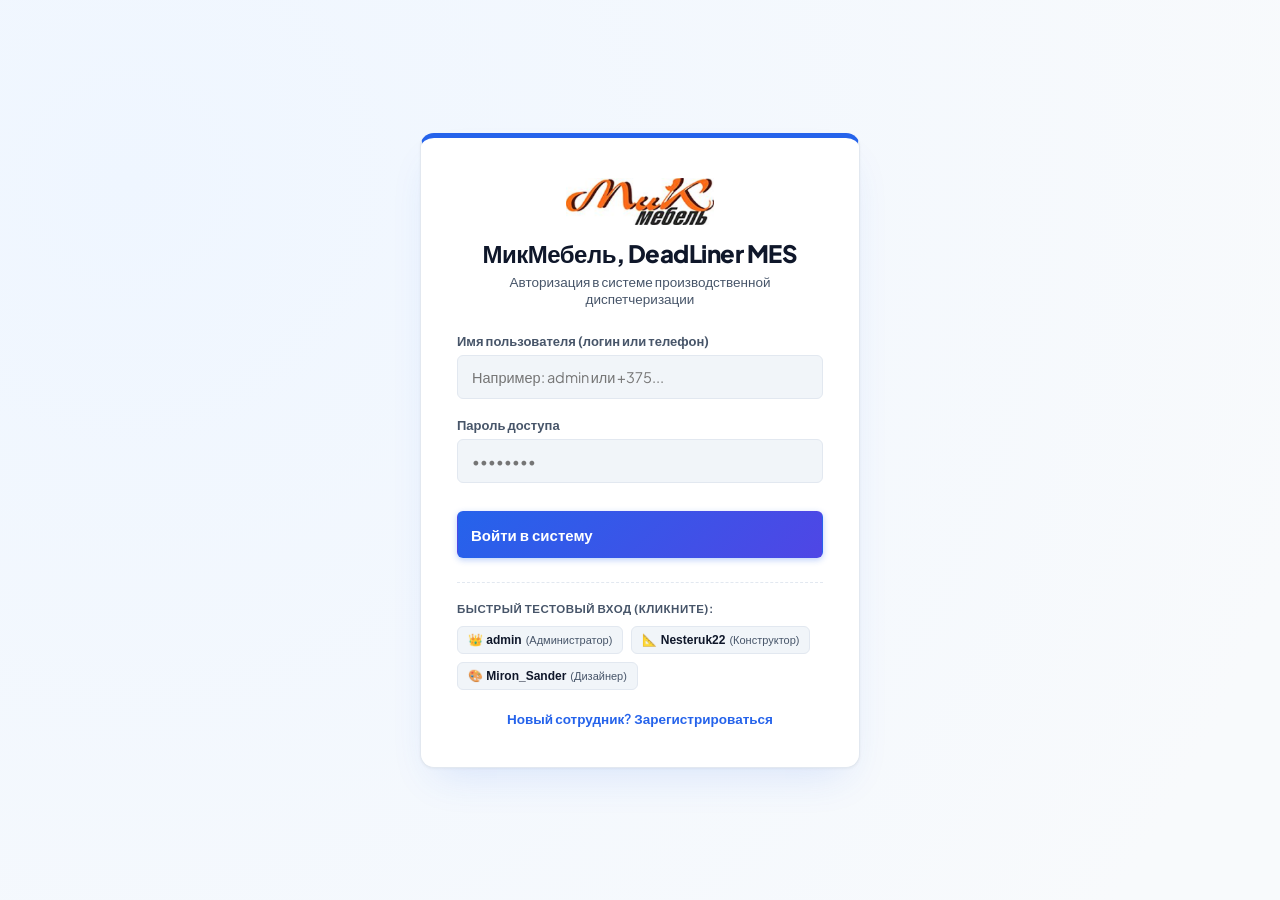
==== Deadliner.API/wwwroot/admin.html @ 53eb9c61 "feat: Add MikMebel company logo and branding to all topbars and sidebars, fix izdelie creation bug" ====
<!DOCTYPE html>
<html lang="ru">
<head>
    <meta charset="UTF-8">
    <meta name="viewport" content="width=device-width, initial-scale=1.0">
    <title>МикМебель, DeadLiner — Центр администрирования предприятия</title>
    <link rel="stylesheet" href="style.css">
    <style>
        .admin-nav-tabs {
            display: flex;
            gap: 6px;
            background: var(--bg-subtle);
            padding: 4px;
            border-radius: var(--radius-md);
            margin-bottom: 24px;
            border: 1px solid var(--border);
        }

        .admin-nav-tab {
            flex: 1;
            padding: 10px 16px;
            border: none;
            background: transparent;
            font-size: 13.5px;
            font-weight: 700;
            color: var(--text-secondary);
            border-radius: var(--radius-sm);
            cursor: pointer;
            transition: all 0.15s ease;
            text-align: center;
        }

        .admin-nav-tab:hover {
            color: var(--text-main);
        }

        .admin-nav-tab.active {
            background: #ffffff;
            color: var(--brand-primary);
            box-shadow: var(--shadow-subtle);
        }

        .admin-section {
            display: none;
        }

        .admin-section.active {
            display: block;
        }

        .modal-overlay {
            position: fixed;
            inset: 0;
            background: rgba(15, 23, 42, 0.55);
            backdrop-filter: blur(3px);
            display: none;
            align-items: center;
            justify-content: center;
            z-index: 100;
        }

        .modal-overlay.active {
            display: flex;
        }

        .modal-box {
            background: #ffffff;
            border-radius: var(--radius-lg);
            border: 1px solid var(--border);
            box-shadow: 0 25px 50px -12px rgba(15, 23, 42, 0.25);
            width: 100%;
            max-width: 520px;
            padding: 32px;
            border-top: 5px solid var(--brand-purple);
            animation: modalFade 0.15s ease-out;
        }

        @keyframes modalFade {
            from { opacity: 0; transform: scale(0.97); }
            to { opacity: 1; transform: scale(1); }
        }

        .modal-header {
            display: flex;
            justify-content: space-between;
            align-items: center;
            margin-bottom: 20px;
        }

        .modal-header h3 {
            font-size: 18px;
            font-weight: 800;
            color: var(--text-main);
        }

        .modal-close-btn {
            background: transparent;
            border: none;
            font-size: 20px;
            cursor: pointer;
            color: var(--text-muted);
            line-height: 1;
            padding: 4px;
        }

        .sys-card {
            background: var(--bg-card);
            border-radius: var(--radius-md);
            border: 1px solid var(--border);
            padding: 22px;
            box-shadow: var(--shadow-card);
            margin-bottom: 20px;
        }
    </style>
</head>
<body>

    <aside class="sidebar">
        <a href="index.html" class="sidebar-brand">
            <img src="logo.png" alt="МикМебель" class="sidebar-logo-img">
            <div class="brand-info">
                <span class="brand-title">МикМебель, DeadLiner</span>
                <span class="brand-subtitle">Система диспетчеризации</span>
            </div>
        </a>

        <div class="sidebar-nav">
            <div>
                <div class="nav-group-label">Производство</div>
                <ul class="nav-list">
                    <li>
                        <a href="index.html" class="nav-link">
                            <svg viewBox="0 0 24 24"><path d="M9 5H7a2 2 0 00-2 2v12a2 2 0 002 2h10a2 2 0 002-2V7a2 2 0 00-2-2h-2M9 5a2 2 0 002 2h2a2 2 0 002-2M9 5a2 2 0 012-2h2a2 2 0 012 2"/></svg>
                            <span>Реестр заказов</span>
                        </a>
                    </li>
                    <li class="manager-only">
                        <a href="clients.html" class="nav-link">
                            <svg viewBox="0 0 24 24"><path d="M17 21v-2a4 4 0 00-4-4H5a4 4 0 00-4 4v2"/><circle cx="9" cy="7" r="4"/><path d="M23 21v-2a4 4 0 00-3-3.87M16 3.13a4 4 0 010 7.75"/></svg>
                            <span>Заказчики (клиенты)</span>
                        </a>
                    </li>
                    <li>
                        <a href="workshop.html" class="nav-link">
                            <svg viewBox="0 0 24 24"><rect x="2" y="3" width="20" height="14" rx="2"/><path d="M8 21h8m-4-4v4"/></svg>
                            <span>Экран цеха</span>
                        </a>
                    </li>
                    <li class="manager-only">
                        <a href="catalog.html" class="nav-link">
                            <svg viewBox="0 0 24 24"><path d="M4 6h16M4 10h16M4 14h16M4 18h16"/></svg>
                            <span>Справочник операций</span>
                        </a>
                    </li>
                </ul>
            </div>

            <div>
                <div class="nav-group-label">Аналитика</div>
                <ul class="nav-list">
                    <li>
                        <a href="reports.html" class="nav-link">
                            <svg viewBox="0 0 24 24"><path d="M18 20V10M12 20V4M6 20v-6"/></svg>
                            <span>Сводные отчёты</span>
                        </a>
                    </li>
                </ul>
            </div>

            <div>
                <div class="nav-group-label">Конфигурация</div>
                <ul class="nav-list">
                    <li class="manager-only">
                        <a href="settings.html" class="nav-link">
                            <svg viewBox="0 0 24 24"><circle cx="12" cy="12" r="3"/><path d="M19.4 15a1.65 1.65 0 00.33 1.82l.06.06a2 2 0 010 2.83 2 2 0 01-2.83 0l-.06-.06a1.65 1.65 0 00-1.82-.33 1.65 1.65 0 00-1 1.51V21a2 2 0 01-2 2 2 2 0 01-2-2v-.09A1.65 1.65 0 009 19.4a1.65 1.65 0 00-1.82.33l-.06.06a2 2 0 01-2.83 0 2 2 0 010-2.83l.06-.06a1.65 1.65 0 00.33-1.82 1.65 1.65 0 00-1.51-1H3a2 2 0 01-2-2 2 2 0 012-2h.09A1.65 1.65 0 004.6 9a1.65 1.65 0 00-.33-1.82l-.06-.06a2 2 0 010-2.83 2 2 0 012.83 0l.06.06a1.65 1.65 0 001.82.33H9a1.65 1.65 0 001-1.51V3a2 2 0 012-2 2 2 0 012 2v.09a1.65 1.65 0 001 1.51 1.65 1.65 0 001.82-.33l.06-.06a2 2 0 012.83 0 2 2 0 010 2.83l-.06.06a1.65 1.65 0 00-.33 1.82V9a1.65 1.65 0 001.51 1H21a2 2 0 012 2 2 2 0 01-2 2h-.09a1.65 1.65 0 00-1.51 1z"/></svg>
                            <span>Пороги срочности</span>
                        </a>
                    </li>
                    <li>
                        <a href="profile.html" class="nav-link">
                            <svg viewBox="0 0 24 24"><path d="M20 21v-2a4 4 0 00-4-4H8a4 4 0 00-4 4v2"/><circle cx="12" cy="7" r="4"/></svg>
                            <span>Мой профиль</span>
                        </a>
                    </li>
                    <li class="admin-only">
                        <a href="admin.html" class="nav-link active">
                            <svg viewBox="0 0 24 24"><path d="M12 2a5 5 0 015 5v3a5 5 0 01-10 0V7a5 5 0 015-5zM4 22v-2a7 7 0 0114 0v2H4z"/><path d="M18 8l4 2-4 2"/></svg>
                            <span>Администрирование</span>
                        </a>
                    </li>
                </ul>
            </div>
        </div>

        <div class="sidebar-footer">
            <div id="userInfo"></div>
        </div>
    </aside>

    <div class="app-canvas">
        <header class="topbar">
            <div class="topbar-left">
                <a href="index.html" class="topbar-brand">
                    <img src="logo.png" alt="МикМебель" class="topbar-logo-img">
                    <div class="topbar-brand-info">
                        <span class="topbar-brand-title">МикМебель, DeadLiner</span>
                        <span class="topbar-brand-subtitle">Система диспетчеризации</span>
                    </div>
                </a>
                <div class="topbar-divider"></div>
                <div class="breadcrumbs">
                <span>Система</span>
                <span>/</span>
                <span class="current">Центр управления SuperAdmin</span>
            </div>
            </div>

            <div class="topbar-actions">
                <span class="status-badge">
                    <span class="ping"></span>
                    <span>Полный root-доступ активен</span>
                </span>
            </div>
        </header>

        <main class="main-content">
            <div class="page-header">
                <div class="page-title">
                    <h1>Центр администрирования предприятия</h1>
                    <p>Полный контроль над персоналом, производственными заказами, заказчиками и базой данных</p>
                </div>
            </div>

            <div class="stats-row" style="margin-bottom: 24px;">
                <div class="stat-card alert-blue">
                    <div class="stat-label">Сотрудники в штате</div>
                    <div class="stat-value" id="statUsersCount">—</div>
                </div>
                <div class="stat-card alert-green">
                    <div class="stat-label">Заказов в производстве</div>
                    <div class="stat-value" id="statOrdersCount">—</div>
                </div>
                <div class="stat-card alert-yellow">
                    <div class="stat-label">Клиентская база</div>
                    <div class="stat-value" id="statClientsCount">—</div>
                </div>
                <div class="stat-card alert-red">
                    <div class="stat-label">Статус SQL Server</div>
                    <div class="stat-value" style="font-size:22px; color:var(--status-green-text);" id="statDbStatus">Online (1433)</div>
                </div>
            </div>

            <div class="admin-nav-tabs">
                <button class="admin-nav-tab active" onclick="switchAdminTab('users', this)">Персонал и доступы</button>
                <button class="admin-nav-tab" onclick="switchAdminTab('orders', this)">Глобальный контроль заказов</button>
                <button class="admin-nav-tab" onclick="switchAdminTab('clients', this)">База заказчиков</button>
                <button class="admin-nav-tab" onclick="switchAdminTab('system', this)">Аудит и состояние БД</button>
            </div>

            <section id="sectionUsers" class="admin-section active">
                <div class="table-panel">
                    <div class="panel-toolbar">
                        <div class="search-box">
                            <svg viewBox="0 0 24 24"><circle cx="11" cy="11" r="8"/><path d="M21 21l-4.35-4.35"/></svg>
                            <input type="text" id="userSearch" class="search-input" placeholder="Поиск по ФИО, логину или роли..." oninput="filterUsers()">
                        </div>
                        <button class="btn-modern btn-primary" onclick="openUserModal()">+ Новый сотрудник</button>
                    </div>

                    <table class="data-table">
                        <thead>
                            <tr>
                                <th style="width: 70px;">ID</th>
                                <th>ФИО сотрудника</th>
                                <th style="width: 140px;">Логин</th>
                                <th style="width: 170px;">Телефон</th>
                                <th style="width: 220px;">Назначенная должность</th>
                                <th style="width: 220px;" class="no-sort">Управление</th>
                            </tr>
                        </thead>
                        <tbody id="usersTable"></tbody>
                    </table>
                </div>
            </section>

            <section id="sectionOrders" class="admin-section">
                <div class="table-panel">
                    <div class="panel-toolbar">
                        <div class="search-box">
                            <svg viewBox="0 0 24 24"><circle cx="11" cy="11" r="8"/><path d="M21 21l-4.35-4.35"/></svg>
                            <input type="text" id="adminOrderSearch" class="search-input" placeholder="Поиск по номеру заказа или клиенту..." oninput="filterAdminOrders()">
                        </div>
                        <div style="font-size: 13px; font-weight: 600; color: var(--text-secondary);">
                            Прямая смена статусов и удаление заказов
                        </div>
                    </div>

                    <table class="data-table">
                        <thead>
                            <tr>
                                <th style="width: 70px;">№</th>
                                <th>Клиент</th>
                                <th style="width: 130px;">Принят</th>
                                <th style="width: 130px;">Дедлайн</th>
                                <th style="width: 200px;">Статус (редактируемый)</th>
                                <th style="width: 300px;" class="no-sort">Действия администратора</th>
                            </tr>
                        </thead>
                        <tbody id="adminOrdersTable"></tbody>
                    </table>
                </div>
            </section>

            <section id="sectionClients" class="admin-section">
                <div class="table-panel">
                    <div class="panel-toolbar">
                        <div class="search-box">
                            <svg viewBox="0 0 24 24"><circle cx="11" cy="11" r="8"/><path d="M21 21l-4.35-4.35"/></svg>
                            <input type="text" id="adminClientSearch" class="search-input" placeholder="Поиск заказчика..." oninput="filterAdminClients()">
                        </div>
                    </div>

                    <table class="data-table">
                        <thead>
                            <tr>
                                <th style="width: 70px;">Код</th>
                                <th>Контрагент</th>
                                <th style="width: 180px;">Телефон</th>
                                <th>Адрес объекта</th>
                                <th style="width: 260px;" class="no-sort">Управление</th>
                            </tr>
                        </thead>
                        <tbody id="adminClientsTable"></tbody>
                    </table>
                </div>
            </section>

            <section id="sectionSystem" class="admin-section">
                <div class="sys-card" style="border-top: 4px solid var(--brand-primary);">
                    <h3 style="font-size: 16px; font-weight: 800; margin-bottom: 12px;">Технический статус инфраструктуры</h3>
                    <div style="display: grid; grid-template-columns: repeat(3, 1fr); gap: 16px; font-size: 13.5px;">
                        <div><strong>СУБД:</strong> Microsoft SQL Server 2022 (Docker)</div>
                        <div><strong>Хост / Порт:</strong> localhost:1433</div>
                        <div><strong>Бэкенд:</strong> ASP.NET Core 10.0 Web API</div>
                        <div><strong>Контекст данных:</strong> DeadLinerContext (EF Core)</div>
                        <div><strong>Текущая сессия:</strong> Администратор (Ревенко Е.А.)</div>
                        <div><strong>Сборка:</strong> 2.4.0 SuperAdmin Enterprise</div>
                    </div>
                </div>

                <div class="table-panel">
                    <div class="panel-toolbar">
                        <div style="font-weight: 700; font-size: 14px;">Глобальный журнал системного аудита (все заказы)</div>
                    </div>
                    <table class="data-table">
                        <thead>
                            <tr>
                                <th style="width: 80px;">Заказ</th>
                                <th style="width: 170px;">Время события</th>
                                <th style="width: 200px;">Автор изменения</th>
                                <th>Содержание операции</th>
                            </tr>
                        </thead>
                        <tbody id="adminAuditTable"></tbody>
                    </table>
                </div>
            </section>
        </main>

        <footer class="app-footer">
            <div class="footer-left">
                <span>DeadLiner Manufacturing Execution System</span>
                <span class="footer-tag">v2.4.0 Release</span>
            </div>
            <div>
                <span>Минский колледж предпринимательства • Ревенко Е.А. (ПО-2409)</span>
            </div>
        </footer>
    </div>

    <div class="modal-overlay" id="userModal">
        <div class="modal-box">
            <div class="modal-header">
                <h3>Создание нового пользователя</h3>
                <button class="modal-close-btn" onclick="closeUserModal()">✕</button>
            </div>

            <form onsubmit="saveUser(event)">
                <div class="form-group">
                    <label for="newFio">ФИО сотрудника *</label>
                    <input type="text" id="newFio" class="form-control" placeholder="Иванов Алексей Петрович" required>
                </div>

                <div class="form-group">
                    <label for="newPhone">Контактный телефон</label>
                    <input type="text" id="newPhone" class="form-control mono" placeholder="+375 (29) 000-00-00">
                </div>

                <div class="form-group">
                    <label for="newRole">Должность / Производственная роль *</label>
                    <select id="newRole" class="form-control" required></select>
                </div>

                <div class="form-group">
                    <label for="newLogin">Логин для входа в систему *</label>
                    <input type="text" id="newLogin" class="form-control mono" placeholder="ivanov_ap" autocomplete="off" required>
                </div>

                <div class="form-group">
                    <label for="newPassword">Пароль учётной записи *</label>
                    <input type="password" id="newPassword" class="form-control mono" placeholder="Минимум 6 символов" required>
                </div>

                <div style="display:flex; gap:12px; margin-top: 28px;">
                    <button type="submit" class="btn-modern btn-primary" style="flex:2; justify-content:center; padding:11px;">Создать аккаунт</button>
                    <button type="button" class="btn-modern btn-ghost" onclick="closeUserModal()" style="flex:1; justify-content:center;">Отмена</button>
                </div>
            </form>
        </div>
    </div>

    <div class="modal-overlay" id="editUserModal">
        <div class="modal-box">
            <div class="modal-header">
                <h3>Редактирование профиля сотрудника</h3>
                <button class="modal-close-btn" onclick="closeEditUserModal()">✕</button>
            </div>

            <form onsubmit="updateUser(event)">
                <input type="hidden" id="editUserId">

                <div class="form-group">
                    <label for="editFio">ФИО сотрудника *</label>
                    <input type="text" id="editFio" class="form-control" required>
                </div>

                <div class="form-group">
                    <label for="editPhone">Контактный телефон</label>
                    <input type="text" id="editPhone" class="form-control mono" placeholder="+375 (29) 000-00-00">
                </div>

                <div class="form-group">
                    <label for="editRole">Должность / Производственная роль *</label>
                    <select id="editRole" class="form-control" required></select>
                </div>

                <div class="form-group">
                    <label for="editLogin">Логин пользователя *</label>
                    <input type="text" id="editLogin" class="form-control mono" required>
                </div>

                <div class="form-group">
                    <label for="editPassword">Новый пароль (оставьте пустым, чтобы не менять)</label>
                    <input type="password" id="editPassword" class="form-control mono" placeholder="••••••••">
                </div>

                <div style="display:flex; gap:12px; margin-top: 28px;">
                    <button type="submit" class="btn-modern btn-primary" style="flex:2; justify-content:center; padding:11px;">Сохранить изменения</button>
                    <button type="button" class="btn-modern btn-ghost" onclick="closeEditUserModal()" style="flex:1; justify-content:center;">Отмена</button>
                </div>
            </form>
        </div>
    </div>


    <div class="modal-overlay" id="editClientModal">
        <div class="modal-box">
            <div class="modal-header">
                <h3>Редактирование данных заказчика</h3>
                <button class="modal-close-btn" onclick="closeEditClientModal()">✕</button>
            </div>

            <form onsubmit="updateAdminClient(event)">
                <input type="hidden" id="editClientId">

                <div class="form-group">
                    <label for="editClientName">ФИО заказчика или название компании *</label>
                    <input type="text" id="editClientName" class="form-control" required>
                </div>

                <div class="form-group">
                    <label for="editClientPhone">Контактный телефон</label>
                    <input type="text" id="editClientPhone" class="form-control mono" placeholder="+375 (29) 123-45-67">
                </div>

                <div class="form-group">
                    <label for="editClientAddress">Адрес объекта (доставки / установки)</label>
                    <input type="text" id="editClientAddress" class="form-control">
                </div>

                <div style="display:flex; gap:12px; margin-top: 28px;">
                    <button type="submit" class="btn-modern btn-primary" style="flex:2; justify-content:center; padding:11px;">Сохранить данные</button>
                    <button type="button" class="btn-modern btn-ghost" onclick="closeEditClientModal()" style="flex:1; justify-content:center;">Отмена</button>
                </div>
            </form>
        </div>
    </div>

    <script src="auth.js"></script>
    <script src="admin.js"></script>
</body>
</html>
---- Deadliner.API/wwwroot/style.css ----
﻿

@import url('https://fonts.googleapis.com/css2?family=JetBrains+Mono:wght@400;500;600&family=Plus+Jakarta+Sans:wght@400;500;600;700;800&display=swap');

:root {
    --bg-body: #f8fafc;
    --bg-sidebar: #ffffff;
    --bg-card: #ffffff;
    --bg-subtle: #f1f5f9;
    --border: #e2e8f0;
    --border-hover: #cbd5e1;
    
    --text-main: #0f172a;
    --text-secondary: #475569;
    --text-muted: #94a3b8;
    

    --brand-primary: #2563eb;
    --brand-gradient: linear-gradient(135deg, #2563eb 0%, #4f46e5 100%);
    --brand-purple: #7c3aed;
    --brand-cyan: #0284c7;
    

    --status-green: #10b981;
    --status-green-bg: #ecfdf5;
    --status-green-text: #047857;
    --status-green-border: #a7f3d0;
    
    --status-yellow: #f59e0b;
    --status-yellow-bg: #fffbeb;
    --status-yellow-text: #b45309;
    --status-yellow-border: #fde68a;
    
    --status-red: #ef4444;
    --status-red-bg: #fef2f2;
    --status-red-text: #b91c1c;
    --status-red-border: #fecaca;
    
    --radius-sm: 6px;
    --radius-md: 10px;
    --radius-lg: 14px;
    
    --shadow-subtle: 0 1px 3px 0 rgba(15, 23, 42, 0.04);
    --shadow-card: 0 4px 6px -1px rgba(15, 23, 42, 0.05), 0 2px 4px -2px rgba(15, 23, 42, 0.03);
    --shadow-glow: 0 4px 14px 0 rgba(37, 99, 235, 0.25);
}

* {
    margin: 0;
    padding: 0;
    box-sizing: border-box;
}

body {
    font-family: 'Plus Jakarta Sans', -apple-system, BlinkMacSystemFont, sans-serif;
    background-color: var(--bg-body);
    color: var(--text-main);
    min-height: 100vh;
    display: flex;
    -webkit-font-smoothing: antialiased;
}

.mono {
    font-family: 'JetBrains Mono', monospace;
}


aside.sidebar {
    width: 270px;
    background: var(--bg-sidebar);
    border-right: 1px solid var(--border);
    display: flex;
    flex-direction: column;
    position: sticky;
    top: 0;
    height: 100vh;
    flex-shrink: 0;
    z-index: 40;
}

.sidebar-brand {
    padding: 16px 20px;
    display: flex;
    align-items: center;
    gap: 12px;
    border-bottom: 1px solid var(--border);
    text-decoration: none;
    transition: background 0.15s ease;
}

.sidebar-brand:hover {
    background: #f8fafc;
}

.sidebar-logo-img {
    height: 38px;
    max-width: 90px;
    object-fit: contain;
}

.brand-icon {
    width: 40px;
    height: 40px;
    background: var(--brand-gradient);
    color: #ffffff;
    border-radius: var(--radius-md);
    display: flex;
    align-items: center;
    justify-content: center;
    font-weight: 800;
    font-size: 18px;
    letter-spacing: -0.5px;
    box-shadow: 0 4px 10px rgba(37, 99, 235, 0.3);
}

.brand-info {
    display: flex;
    flex-direction: column;
}

.brand-title {
    font-size: 18px;
    font-weight: 800;
    color: var(--text-main);
    letter-spacing: -0.4px;
}

.brand-subtitle {
    font-size: 11px;
    color: var(--brand-primary);
    text-transform: uppercase;
    font-weight: 700;
    letter-spacing: 0.06em;
}

.sidebar-nav {
    padding: 20px 16px;
    flex: 1;
    overflow-y: auto;
    display: flex;
    flex-direction: column;
    gap: 22px;
}

.nav-group-label {
    font-size: 11px;
    font-weight: 700;
    text-transform: uppercase;
    letter-spacing: 0.08em;
    color: var(--text-muted);
    padding: 0 10px 8px 10px;
}

.nav-list {
    list-style: none;
    display: flex;
    flex-direction: column;
    gap: 4px;
}

.nav-link {
    display: flex;
    align-items: center;
    gap: 12px;
    padding: 10px 12px;
    color: var(--text-secondary);
    text-decoration: none;
    font-size: 13.5px;
    font-weight: 600;
    border-radius: var(--radius-sm);
    transition: all 0.15s ease;
}

.nav-link svg {
    width: 18px;
    height: 18px;
    stroke-width: 2;
    stroke: currentColor;
    fill: none;
    flex-shrink: 0;
}

.nav-link:hover {
    background: var(--bg-subtle);
    color: var(--brand-primary);
}

.nav-link.active {
    background: var(--brand-primary);
    color: #ffffff;
    box-shadow: 0 4px 10px rgba(37, 99, 235, 0.25);
}

.nav-link.active svg {
    stroke: #ffffff;
}

.sidebar-footer {
    padding: 16px;
    border-top: 1px solid var(--border);
    background: #fafafa;
}

.app-canvas {
    flex: 1;
    display: flex;
    flex-direction: column;
    min-width: 0;
}

header.topbar {
    height: 68px;
    background: #ffffff;
    border-bottom: 1px solid var(--border);
    display: flex;
    align-items: center;
    justify-content: space-between;
    padding: 0 32px;
    position: sticky;
    top: 0;
    z-index: 30;
    box-shadow: 0 1px 2px rgba(0,0,0,0.03);
}

.topbar-left {
    display: flex;
    align-items: center;
    gap: 18px;
}

.topbar-brand {
    display: flex;
    align-items: center;
    gap: 12px;
    text-decoration: none;
    flex-shrink: 0;
}

.topbar-logo-img {
    height: 38px;
    width: auto;
    max-width: 110px;
    object-fit: contain;
}

.topbar-brand-info {
    display: flex;
    flex-direction: column;
}

.topbar-brand-title {
    font-size: 15px;
    font-weight: 800;
    color: var(--text-main);
    letter-spacing: -0.3px;
    line-height: 1.2;
}

.topbar-brand-subtitle {
    font-size: 10px;
    color: var(--brand-primary);
    text-transform: uppercase;
    font-weight: 700;
    letter-spacing: 0.05em;
    line-height: 1.2;
    margin-top: 1px;
}

.topbar-divider {
    width: 1px;
    height: 28px;
    background: var(--border);
}

.breadcrumbs {
    display: flex;
    align-items: center;
    gap: 8px;
    font-size: 13.5px;
    color: var(--text-muted);
    font-weight: 500;
}

.breadcrumbs span.current {
    color: var(--text-main);
    font-weight: 700;
}

.status-badge {
    display: inline-flex;
    align-items: center;
    gap: 6px;
    padding: 5px 12px;
    background: var(--status-green-bg);
    color: var(--status-green-text);
    font-size: 12px;
    font-weight: 600;
    border-radius: 9999px;
    border: 1px solid var(--status-green-border);
}

.status-badge .ping {
    width: 8px;
    height: 8px;
    background: var(--status-green);
    border-radius: 50%;
    box-shadow: 0 0 0 2px rgba(16, 185, 129, 0.2);
}

main.main-content {
    padding: 32px 36px;
    flex: 1;
    max-width: 1440px;
    width: 100%;
}

.page-header {
    display: flex;
    justify-content: space-between;
    align-items: flex-end;
    margin-bottom: 24px;
}

.page-title h1 {
    font-size: 26px;
    font-weight: 800;
    color: var(--text-main);
    letter-spacing: -0.6px;
}

.page-title p {
    font-size: 14px;
    color: var(--text-secondary);
    margin-top: 4px;
}


.stats-row {
    display: grid;
    grid-template-columns: repeat(4, 1fr);
    gap: 16px;
    margin-bottom: 28px;
}

.stat-card {
    background: var(--bg-card);
    padding: 20px 22px;
    border-radius: var(--radius-md);
    border: 1px solid var(--border);
    box-shadow: var(--shadow-subtle);
    border-top: 4px solid var(--border);
    transition: transform 0.15s ease, box-shadow 0.15s ease;
}

.stat-card:hover {
    transform: translateY(-2px);
    box-shadow: var(--shadow-card);
}

.stat-card.alert-blue { border-top-color: var(--brand-primary); }
.stat-card.alert-green { border-top-color: var(--status-green); }
.stat-card.alert-yellow { border-top-color: var(--status-yellow); }
.stat-card.alert-red { border-top-color: var(--status-red); }

.stat-label {
    font-size: 12px;
    font-weight: 700;
    color: var(--text-secondary);
    text-transform: uppercase;
    letter-spacing: 0.05em;
}

.stat-value {
    font-size: 32px;
    font-weight: 800;
    color: var(--text-main);
    margin-top: 8px;
    letter-spacing: -0.5px;
}

.stat-card.alert-blue .stat-value { color: var(--brand-primary); }
.stat-card.alert-green .stat-value { color: var(--status-green-text); }
.stat-card.alert-yellow .stat-value { color: var(--status-yellow-text); }
.stat-card.alert-red .stat-value { color: var(--status-red-text); }


.table-panel {
    background: var(--bg-card);
    border: 1px solid var(--border);
    border-radius: var(--radius-lg);
    box-shadow: var(--shadow-card);
    overflow: hidden;
}

.panel-toolbar {
    padding: 16px 20px;
    border-bottom: 1px solid var(--border);
    display: flex;
    justify-content: space-between;
    align-items: center;
    gap: 16px;
    flex-wrap: wrap;
    background: #ffffff;
}

.tab-group {
    display: flex;
    background: var(--bg-subtle);
    padding: 4px;
    border-radius: var(--radius-sm);
    gap: 3px;
}

.tab-btn {
    border: none;
    background: transparent;
    padding: 7px 15px;
    font-size: 13px;
    font-weight: 600;
    color: var(--text-secondary);
    border-radius: 5px;
    cursor: pointer;
    transition: all 0.15s ease;
}

.tab-btn:hover {
    color: var(--text-main);
}

.tab-btn.active {
    background: #ffffff;
    color: var(--brand-primary);
    box-shadow: var(--shadow-subtle);
}

.search-box {
    position: relative;
    flex: 1;
    max-width: 320px;
}

.search-box svg {
    position: absolute;
    left: 12px;
    top: 50%;
    transform: translateY(-50%);
    width: 16px;
    height: 16px;
    stroke: var(--text-muted);
    fill: none;
    stroke-width: 2;
}

.search-input {
    width: 100%;
    padding: 9px 12px 9px 36px;
    font-size: 13.5px;
    border-radius: var(--radius-sm);
    border: 1px solid var(--border);
    background: #ffffff;
    font-family: inherit;
    color: var(--text-main);
    transition: all 0.15s ease;
}

.search-input:focus {
    outline: none;
    border-color: var(--brand-primary);
    box-shadow: 0 0 0 3px rgba(37, 99, 235, 0.12);
}

table.data-table {
    width: 100%;
    border-collapse: collapse;
    text-align: left;
}

table.data-table th {
    background: #f8fafc;
    color: var(--text-secondary);
    padding: 13px 18px;
    font-size: 11.5px;
    font-weight: 700;
    text-transform: uppercase;
    letter-spacing: 0.06em;
    border-bottom: 1px solid var(--border);
    user-select: none;
    cursor: pointer;
}

table.data-table th:hover:not(.no-sort) {
    background: var(--bg-subtle);
    color: var(--brand-primary);
}

table.data-table td {
    padding: 14px 18px;
    border-bottom: 1px solid #f1f5f9;
    font-size: 13.5px;
    color: var(--text-main);
    vertical-align: middle;
}

table.data-table tr:hover td {
    background: #fbfcfe;
}


.urgency-indicator {
    display: inline-flex;
    align-items: center;
    gap: 7px;
    padding: 4px 11px;
    border-radius: 9999px;
    font-size: 12.5px;
    font-weight: 700;
}

.dot {
    width: 8px;
    height: 8px;
    border-radius: 50%;
    display: inline-block;
}

.urgency-green { background: var(--status-green-bg); color: var(--status-green-text); border: 1px solid var(--status-green-border); }
.urgency-green .dot { background: var(--status-green); }

.urgency-yellow { background: var(--status-yellow-bg); color: var(--status-yellow-text); border: 1px solid var(--status-yellow-border); }
.urgency-yellow .dot { background: var(--status-yellow); }

.urgency-red { background: var(--status-red-bg); color: var(--status-red-text); border: 1px solid var(--status-red-border); }
.urgency-red .dot { background: var(--status-red); }

/* Яркие кнопки */
.btn-modern {
    display: inline-flex;
    align-items: center;
    gap: 7px;
    padding: 8px 16px;
    font-size: 13.5px;
    font-weight: 600;
    border-radius: var(--radius-sm);
    border: 1px solid transparent;
    cursor: pointer;
    text-decoration: none;
    font-family: inherit;
    transition: all 0.15s ease;
}

.btn-primary {
    background: var(--brand-gradient);
    color: #ffffff;
    box-shadow: 0 2px 6px rgba(37, 99, 235, 0.3);
}
.btn-primary:hover {
    box-shadow: 0 4px 12px rgba(37, 99, 235, 0.4);
    transform: translateY(-1px);
}

.btn-ghost {
    background: #ffffff;
    color: var(--text-secondary);
    border: 1px solid var(--border);
}
.btn-ghost:hover {
    background: var(--bg-subtle);
    color: var(--text-main);
    border-color: var(--border-hover);
}

.btn-success {
    background: var(--status-green);
    color: #ffffff;
}
.btn-success:hover {
    background: #059669;
}

/* Цветные кнопки таблицы */
.action-row {
    display: flex;
    align-items: center;
    gap: 6px;
    flex-wrap: wrap;
}

.btn-table-action {
    padding: 5px 10px;
    font-size: 12px;
    font-weight: 600;
    border-radius: 5px;
    text-decoration: none;
    cursor: pointer;
    transition: all 0.1s ease;
}

.action-purple { background: #f5f3ff; color: var(--brand-purple); border: 1px solid #ddd6fe; }
.action-purple:hover { background: #ede9fe; }

.action-blue { background: #eff6ff; color: var(--brand-primary); border: 1px solid #bfdbfe; }
.action-blue:hover { background: #dbeafe; }

.action-slate { background: #f8fafc; color: var(--text-secondary); border: 1px solid var(--border); }
.action-slate:hover { background: #f1f5f9; }

.action-emerald { background: #ecfdf5; color: var(--status-green-text); border: 1px solid #a7f3d0; }
.action-emerald:hover { background: #d1fae5; }

.action-rose { background: #fff1f2; color: var(--status-red-text); border: 1px solid #fecdd3; }
.action-rose:hover { background: #ffe4e6; }

.action-amber { background: #fffbeb; color: var(--status-yellow-text); border: 1px solid #fde68a; }
.action-amber:hover { background: #fef3c7; }

/* Формы */
.form-card {
    background: var(--bg-card);
    padding: 32px 36px;
    border-radius: var(--radius-lg);
    border: 1px solid var(--border);
    box-shadow: var(--shadow-card);
    max-width: 680px;
}

.form-group {
    margin-bottom: 20px;
}

.form-group label {
    display: block;
    margin-bottom: 6px;
    font-size: 13.5px;
    font-weight: 600;
    color: var(--text-secondary);
}

.form-control, .form-group input, .form-group select {
    width: 100%;
    padding: 10px 14px;
    background: #ffffff;
    border: 1px solid var(--border);
    border-radius: var(--radius-sm);
    color: var(--text-main);
    font-size: 14px;
    font-family: inherit;
    transition: all 0.15s ease;
}

.form-control:focus, .form-group input:focus, .form-group select:focus {
    outline: none;
    border-color: var(--brand-primary);
    box-shadow: 0 0 0 3px rgba(37, 99, 235, 0.12);
}

/* ==============================================================================
   ФУТЕР
   ============================================================================== */
footer.app-footer {
    background: #ffffff;
    border-top: 1px solid var(--border);
    padding: 18px 36px;
    display: flex;
    justify-content: space-between;
    align-items: center;
    font-size: 12.5px;
    color: var(--text-secondary);
    margin-top: auto;
}

.footer-left {
    display: flex;
    align-items: center;
    gap: 16px;
}

.footer-tag {
    background: var(--brand-gradient);
    color: #ffffff;
    padding: 2px 8px;
    border-radius: 4px;
    font-weight: 700;
    font-size: 11px;
}

/* Профиль в боковой панели */
.user-panel {
    display: flex;
    align-items: center;
    justify-content: space-between;
    background: #ffffff;
    padding: 10px 12px;
    border-radius: var(--radius-sm);
    border: 1px solid var(--border);
    box-shadow: var(--shadow-subtle);
}

.user-details {
    display: flex;
    align-items: center;
    gap: 10px;
    overflow: hidden;
}

.avatar-box {
    width: 34px;
    height: 34px;
    background: var(--brand-gradient);
    color: #ffffff;
    border-radius: 8px;
    display: flex;
    align-items: center;
    justify-content: center;
    font-weight: 800;
    font-size: 14px;
    flex-shrink: 0;
    box-shadow: 0 2px 6px rgba(37, 99, 235, 0.25);
}

.user-text-name {
    font-size: 13.5px;
    font-weight: 700;
    color: var(--text-main);
    white-space: nowrap;
    overflow: hidden;
    text-overflow: ellipsis;
}

.user-text-role {
    font-size: 11.5px;
    color: var(--brand-primary);
    font-weight: 600;
}

.logout-link-btn {
    border: none;
    background: transparent;
    color: var(--status-red-text);
    cursor: pointer;
    padding: 6px;
    display: flex;
    align-items: center;
    justify-content: center;
    border-radius: 6px;
    transition: background 0.15s ease;
}

.logout-link-btn:hover {
    background: var(--status-red-bg);
}

/* ==============================================================================
   ЛИЧНЫЙ ПРОФИЛЬ СОТРУДНИКА (PROFILE)
   ============================================================================== */
.profile-layout {
    display: grid;
    grid-template-columns: 340px 1fr;
    gap: 24px;
    align-items: start;
}

@media (max-width: 992px) {
    .profile-layout {
        grid-template-columns: 1fr;
    }
}

.profile-card {
    background: var(--bg-card);
    border: 1px solid var(--border);
    border-radius: var(--radius-lg);
    box-shadow: var(--shadow-card);
    padding: 28px;
    margin-bottom: 24px;
}

.profile-hero {
    text-align: center;
    padding-bottom: 24px;
    border-bottom: 1px solid var(--border);
    margin-bottom: 24px;
}

.profile-avatar-large {
    width: 76px;
    height: 76px;
    background: var(--brand-gradient);
    color: #ffffff;
    border-radius: 20px;
    display: flex;
    align-items: center;
    justify-content: center;
    font-size: 32px;
    font-weight: 800;
    margin: 0 auto 16px;
    box-shadow: 0 8px 20px rgba(37, 99, 235, 0.28);
}

.profile-hero-name {
    font-size: 19px;
    font-weight: 800;
    color: var(--text-main);
    margin-bottom: 6px;
}

.profile-role-badge {
    display: inline-block;
    padding: 4px 12px;
    border-radius: 9999px;
    font-size: 12px;
    font-weight: 700;
    background: #eff6ff;
    color: var(--brand-primary);
    border: 1px solid #bfdbfe;
}

.profile-meta-list {
    display: flex;
    flex-direction: column;
    gap: 14px;
    font-size: 13.5px;
}

.profile-meta-row {
    display: flex;
    justify-content: space-between;
    align-items: center;
    padding-bottom: 12px;
    border-bottom: 1px dashed var(--border);
}

.profile-meta-row:last-child {
    border-bottom: none;
    padding-bottom: 0;
}

.profile-meta-label {
    color: var(--text-secondary);
    font-weight: 500;
}

.profile-meta-val {
    font-weight: 700;
    color: var(--text-main);
}

.avatar-edit-badge {
    position: absolute;
    bottom: -2px;
    right: -2px;
    width: 28px;
    height: 28px;
    background: var(--brand-primary);
    color: #ffffff;
    border-radius: 50%;
    display: flex;
    align-items: center;
    justify-content: center;
    border: 2px solid #ffffff;
    cursor: pointer;
    box-shadow: 0 2px 6px rgba(0,0,0,0.2);
    transition: transform 0.15s ease, background 0.15s ease;
}

.avatar-edit-badge:hover {
    transform: scale(1.1);
    background: var(--brand-purple);
}

/* ==============================================================================
   ВСПЛЫВАЮЩИЕ УВЕДОМЛЕНИЯ (TOAST NOTIFICATIONS) & МОДАЛКИ ПОДТВЕРЖДЕНИЯ
   ============================================================================== */
#toastContainer {
    position: fixed;
    top: 24px;
    right: 24px;
    z-index: 10000;
    display: flex;
    flex-direction: column;
    gap: 10px;
    max-width: 400px;
    width: calc(100% - 48px);
    pointer-events: none;
}

.toast-item {
    pointer-events: auto;
    display: flex;
    align-items: flex-start;
    gap: 12px;
    padding: 14px 18px;
    border-radius: var(--radius-md);
    background: #ffffff;
    border: 1px solid var(--border);
    box-shadow: 0 10px 25px -5px rgba(15, 23, 42, 0.12), 0 8px 10px -6px rgba(15, 23, 42, 0.08);
    animation: toastSlideIn 0.25s cubic-bezier(0.16, 1, 0.3, 1);
    transition: all 0.25s ease;
    font-size: 13.5px;
    line-height: 1.45;
}

@keyframes toastSlideIn {
    from {
        opacity: 0;
        transform: translateX(40px) scale(0.96);
    }
    to {
        opacity: 1;
        transform: translateX(0) scale(1);
    }
}

.toast-item.hide {
    opacity: 0;
    transform: translateX(40px) scale(0.96);
}

.toast-icon {
    width: 22px;
    height: 22px;
    flex-shrink: 0;
    margin-top: 1px;
}

.toast-body {
    flex: 1;
}

.toast-title {
    font-weight: 700;
    color: var(--text-main);
    margin-bottom: 2px;
    font-size: 14px;
}

.toast-msg {
    color: var(--text-secondary);
}

.toast-close-btn {
    background: transparent;
    border: none;
    cursor: pointer;
    color: var(--text-muted);
    padding: 2px;
    line-height: 1;
    font-size: 16px;
    transition: color 0.15s ease;
}

.toast-close-btn:hover {
    color: var(--text-main);
}

.toast-success {
    border-left: 5px solid var(--status-green);
}
.toast-success .toast-icon {
    color: var(--status-green);
}

.toast-error {
    border-left: 5px solid var(--status-red);
}
.toast-error .toast-icon {
    color: var(--status-red);
}

.toast-warning {
    border-left: 5px solid var(--status-yellow);
}
.toast-warning .toast-icon {
    color: var(--status-yellow);
}

.toast-info {
    border-left: 5px solid var(--brand-primary);
}
.toast-info .toast-icon {
    color: var(--brand-primary);
}

/* ДИАЛОГ ПОДТВЕРЖДЕНИЯ (CUSTOM CONFIRM MODAL) */
.custom-confirm-overlay {
    position: fixed;
    inset: 0;
    background: rgba(15, 23, 42, 0.55);
    backdrop-filter: blur(4px);
    display: none;
    align-items: center;
    justify-content: center;
    z-index: 10001;
    animation: fadeIn 0.15s ease-out;
}

.custom-confirm-overlay.active {
    display: flex;
}

.custom-confirm-box {
    background: #ffffff;
    border-radius: var(--radius-lg);
    border: 1px solid var(--border);
    box-shadow: 0 25px 50px -12px rgba(15, 23, 42, 0.25);
    width: 100%;
    max-width: 440px;
    padding: 28px;
    animation: modalScaleUp 0.18s cubic-bezier(0.16, 1, 0.3, 1);
}

@keyframes modalScaleUp {
    from { opacity: 0; transform: scale(0.95); }
    to { opacity: 1; transform: scale(1); }
}

.custom-confirm-header {
    display: flex;
    align-items: center;
    gap: 12px;
    margin-bottom: 12px;
}

.custom-confirm-header .icon-circle {
    width: 42px;
    height: 42px;
    border-radius: 50%;
    display: flex;
    align-items: center;
    justify-content: center;
    background: #fee2e2;
    color: var(--status-red);
    flex-shrink: 0;
}

.custom-confirm-header.info .icon-circle {
    background: #eff6ff;
    color: var(--brand-primary);
}

.custom-confirm-title {
    font-size: 17px;
    font-weight: 800;
    color: var(--text-main);
}

.custom-confirm-message {
    font-size: 14px;
    color: var(--text-secondary);
    line-height: 1.5;
    margin-bottom: 24px;
    padding-left: 54px;
}

.custom-confirm-actions {
    display: flex;
    gap: 10px;
    justify-content: flex-end;
}

/* ==========================================================================
   WIDGET: ПЕРСОНАЛЬНЫЕ МИНИ-ДЕДЛАЙНЫ И ТЕХНОЛОГИЧЕСКИЕ ЗАДАЧИ
   ========================================================================== */
.tasks-widget {
    background: #ffffff;
    border-radius: var(--radius-lg);
    border: 1px solid var(--border);
    box-shadow: 0 4px 6px -1px rgba(0,0,0,0.02), 0 2px 4px -2px rgba(0,0,0,0.02);
    margin-bottom: 24px;
    overflow: hidden;
    transition: var(--transition);
}

.tasks-widget-header {
    display: flex;
    align-items: center;
    justify-content: space-between;
    padding: 16px 20px;
    background: linear-gradient(180deg, #fafbff 0%, #ffffff 100%);
    border-bottom: 1px solid var(--border);
    flex-wrap: wrap;
    gap: 12px;
}

.tasks-widget-title {
    display: flex;
    align-items: center;
    gap: 10px;
}

.tasks-widget-title h2 {
    font-size: 16px;
    font-weight: 800;
    color: var(--text-main);
    letter-spacing: -0.3px;
    margin: 0;
}

.tasks-count-badge {
    background: #eef2ff;
    color: var(--brand-primary);
    font-size: 11.5px;
    font-weight: 700;
    padding: 3px 9px;
    border-radius: 20px;
    border: 1px solid rgba(79, 70, 229, 0.2);
}

.tasks-filter-toggle {
    display: inline-flex;
    background: #f1f5f9;
    padding: 3px;
    border-radius: var(--radius-sm);
    gap: 2px;
}

.tasks-filter-btn {
    padding: 5px 12px;
    font-size: 12px;
    font-weight: 600;
    border-radius: 4px;
    border: none;
    background: transparent;
    color: var(--text-secondary);
    cursor: pointer;
    transition: var(--transition);
}

.tasks-filter-btn.active {
    background: #ffffff;
    color: var(--text-main);
    box-shadow: 0 1px 3px rgba(0,0,0,0.08);
}

.tasks-grid {
    display: grid;
    grid-template-columns: repeat(auto-fill, minmax(320px, 1fr));
    gap: 14px;
    padding: 18px 20px;
    max-height: 440px;
    overflow-y: auto;
}

.tasks-empty {
    padding: 36px 20px;
    text-align: center;
    color: var(--text-secondary);
    font-size: 13.5px;
    grid-column: 1 / -1;
}

.tasks-empty svg {
    width: 44px;
    height: 44px;
    color: #cbd5e1;
    margin-bottom: 10px;
    display: block;
    margin-left: auto;
    margin-right: auto;
}

.task-card {
    background: #ffffff;
    border: 1px solid var(--border);
    border-radius: var(--radius-md);
    padding: 14px 16px;
    display: flex;
    flex-direction: column;
    justify-content: space-between;
    gap: 12px;
    position: relative;
    border-left: 4px solid var(--border);
    transition: var(--transition);
}

.task-card:hover {
    border-color: #cbd5e1;
    box-shadow: 0 4px 12px rgba(0,0,0,0.04);
    transform: translateY(-1px);
}

.task-card.urgency-green { border-left-color: var(--status-green); }
.task-card.urgency-yellow { border-left-color: var(--status-yellow); }
.task-card.urgency-red { border-left-color: var(--status-red); }

.task-card-header {
    display: flex;
    justify-content: space-between;
    align-items: flex-start;
    gap: 8px;
}

.task-order-pill {
    font-size: 12px;
    font-weight: 700;
    color: var(--brand-primary);
    background: #eef2ff;
    padding: 2px 8px;
    border-radius: 4px;
    text-decoration: none;
    font-family: var(--font-mono);
}

.task-order-pill:hover {
    background: #e0e7ff;
}

.task-deadline-badge {
    display: inline-flex;
    align-items: center;
    gap: 5px;
    font-size: 11.5px;
    font-weight: 700;
    padding: 3px 8px;
    border-radius: 12px;
}

.task-deadline-badge.green {
    background: #ecfdf5;
    color: #065f46;
}

.task-deadline-badge.yellow {
    background: #fffbeb;
    color: #92400e;
}

.task-deadline-badge.red {
    background: #fef2f2;
    color: #991b1b;
}

.task-stage-name {
    font-size: 14.5px;
    font-weight: 700;
    color: var(--text-main);
    line-height: 1.3;
}

.task-meta-row {
    font-size: 12px;
    color: var(--text-secondary);
    display: flex;
    flex-direction: column;
    gap: 3px;
}

.task-meta-row span {
    display: flex;
    align-items: center;
    gap: 5px;
}

.task-actions {
    display: flex;
    gap: 8px;
    margin-top: 4px;
}

.btn-task-complete {
    flex: 1;
    padding: 7px 12px;
    background: var(--status-green);
    color: #ffffff;
    border: none;
    border-radius: var(--radius-sm);
    font-size: 12.5px;
    font-weight: 700;
    cursor: pointer;
    transition: var(--transition);
    display: inline-flex;
    align-items: center;
    justify-content: center;
    gap: 6px;
}

.btn-task-complete:hover {
    background: #16a34a;
}

.btn-task-complete:disabled {
    background: #e2e8f0;
    color: #94a3b8;
    cursor: not-allowed;
}

.btn-task-link {
    padding: 7px 10px;
    background: #f1f5f9;
    color: var(--text-secondary);
    border: 1px solid var(--border);
    border-radius: var(--radius-sm);
    font-size: 12px;
    font-weight: 600;
    text-decoration: none;
    display: inline-flex;
    align-items: center;
    justify-content: center;
    transition: var(--transition);
}

.btn-task-link:hover {
    background: #e2e8f0;
    color: var(--text-main);
}

/* ==========================================================================
   СРАВНИТЕЛЬНАЯ АНАЛИТИКА (ТЕКУЩИЙ VS ПРОШЛЫЙ МЕСЯЦ)
   ========================================================================== */
.comparison-grid {
    display: grid;
    grid-template-columns: repeat(auto-fit, minmax(320px, 1fr));
    gap: 16px;
    margin-bottom: 24px;
}

.kpi-card {
    background: #ffffff;
    border-radius: var(--radius-lg);
    border: 1px solid var(--border);
    padding: 22px;
    display: flex;
    flex-direction: column;
    justify-content: space-between;
    box-shadow: 0 2px 4px rgba(0,0,0,0.02);
}

.kpi-card.current {
    border-top: 4px solid var(--brand-primary);
}

.kpi-card.previous {
    border-top: 4px solid #64748b;
}

.kpi-card-header {
    display: flex;
    justify-content: space-between;
    align-items: center;
    margin-bottom: 12px;
}

.kpi-month-title {
    font-size: 13px;
    font-weight: 800;
    text-transform: uppercase;
    letter-spacing: 0.5px;
    color: var(--text-secondary);
}

.kpi-adherence-rate {
    font-size: 32px;
    font-weight: 800;
    font-family: var(--font-mono);
    color: var(--text-main);
    line-height: 1;
}

.kpi-adherence-rate.good { color: var(--status-green); }
.kpi-adherence-rate.warning { color: var(--status-yellow); }
.kpi-adherence-rate.danger { color: var(--status-red); }

.kpi-metrics-list {
    display: grid;
    grid-template-columns: repeat(3, 1fr);
    gap: 12px;
    margin-top: 18px;
    padding-top: 16px;
    border-top: 1px solid var(--border);
}

.kpi-submetric {
    display: flex;
    flex-direction: column;
}

.kpi-submetric-label {
    font-size: 11.5px;
    color: var(--text-secondary);
}

.kpi-submetric-val {
    font-size: 17px;
    font-weight: 700;
    color: var(--text-main);
    font-family: var(--font-mono);
    margin-top: 2px;
}

/* ==========================================================================
   ОФИЦИАЛЬНЫЙ СИМВОЛ БЕЛОРУССКОГО РУБЛЯ (НАЦБАНК РБ, БУКВА "Б")
   ========================================================================== */
.bel-ruble-icon {
    display: inline-block;
    width: 0.92em;
    height: 0.92em;
    vertical-align: -0.1em;
    fill: currentColor;
    flex-shrink: 0;
}

.bel-ruble-badge {
    display: inline-flex;
    align-items: baseline;
    gap: 3px;
    white-space: nowrap;
}

.currency-symbol-label {
    display: inline-flex;
    align-items: center;
    gap: 4px;
    font-size: 13px;
    color: var(--text-secondary);
    font-weight: 500;
}

/* ==========================================================================
   УНИВЕРСАЛЬНЫЕ МОДАЛЬНЫЕ ОКНА (MODAL SYSTEM)
   ========================================================================== */
.modal-overlay {
    position: fixed !important;
    top: 0 !important;
    left: 0 !important;
    width: 100vw !important;
    height: 100vh !important;
    inset: 0 !important;
    background: rgba(15, 23, 42, 0.6) !important;
    backdrop-filter: blur(4px) !important;
    display: none;
    align-items: center !important;
    justify-content: center !important;
    z-index: 9999 !important;
    padding: 16px !important;
}

.modal-overlay.active {
    display: flex !important;
}

.modal-box {
    background: #ffffff;
    border-radius: var(--radius-lg);
    border: 1px solid var(--border);
    box-shadow: 0 25px 50px -12px rgba(15, 23, 42, 0.25);
    width: 100%;
    max-width: 520px;
    padding: 30px;
    border-top: 5px solid var(--brand-primary);
    animation: modalFade 0.15s ease-out;
    position: relative;
}

@keyframes modalFade {
    from { opacity: 0; transform: scale(0.97); }
    to { opacity: 1; transform: scale(1); }
}

.modal-header {
    display: flex;
    justify-content: space-between;
    align-items: center;
    margin-bottom: 20px;
}

.modal-header h3 {
    font-size: 18px;
    font-weight: 800;
    color: var(--text-main);
}

.modal-close-btn {
    background: transparent;
    border: none;
    font-size: 20px;
    cursor: pointer;
    color: var(--text-muted);
    line-height: 1;
    padding: 4px;
}

.modal-close-btn:hover {
    color: var(--text-main);
}
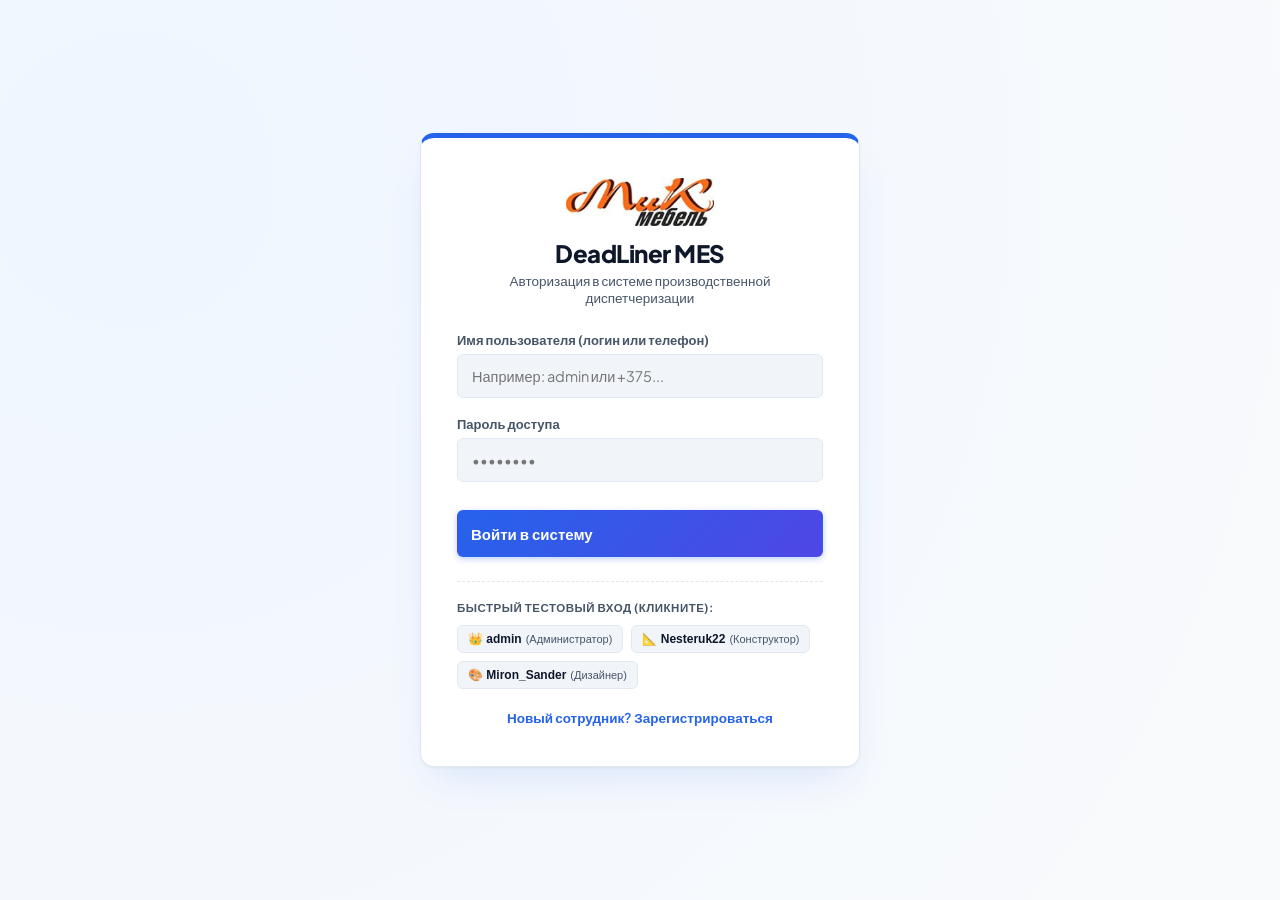
==== commit c00c9ea6: "refactor: Remove topbar duplicate branding, use logo with DeadLiner branding only in sidebar" ====
--- a/Deadliner.API/wwwroot/admin.html
+++ b/Deadliner.API/wwwroot/admin.html
@@ -3,7 +3,7 @@
 <head>
     <meta charset="UTF-8">
     <meta name="viewport" content="width=device-width, initial-scale=1.0">
-    <title>МикМебель, DeadLiner — Центр администрирования предприятия</title>
+    <title>DeadLiner — Центр администрирования предприятия</title>
     <link rel="stylesheet" href="style.css">
     <style>
         .admin-nav-tabs {
@@ -119,7 +119,7 @@
         <a href="index.html" class="sidebar-brand">
             <img src="logo.png" alt="МикМебель" class="sidebar-logo-img">
             <div class="brand-info">
-                <span class="brand-title">МикМебель, DeadLiner</span>
+                <span class="brand-title">DeadLiner</span>
                 <span class="brand-subtitle">Система диспетчеризации</span>
             </div>
         </a>
@@ -199,20 +199,10 @@
 
     <div class="app-canvas">
         <header class="topbar">
-            <div class="topbar-left">
-                <a href="index.html" class="topbar-brand">
-                    <img src="logo.png" alt="МикМебель" class="topbar-logo-img">
-                    <div class="topbar-brand-info">
-                        <span class="topbar-brand-title">МикМебель, DeadLiner</span>
-                        <span class="topbar-brand-subtitle">Система диспетчеризации</span>
-                    </div>
-                </a>
-                <div class="topbar-divider"></div>
-                <div class="breadcrumbs">
+            <div class="breadcrumbs">
                 <span>Система</span>
                 <span>/</span>
                 <span class="current">Центр управления SuperAdmin</span>
-            </div>
             </div>
 
             <div class="topbar-actions">
--- a/Deadliner.API/wwwroot/style.css
+++ b/Deadliner.API/wwwroot/style.css
@@ -209,67 +209,16 @@
 }
 
 header.topbar {
-    height: 68px;
+    height: 64px;
     background: #ffffff;
     border-bottom: 1px solid var(--border);
     display: flex;
     align-items: center;
     justify-content: space-between;
-    padding: 0 32px;
+    padding: 0 36px;
     position: sticky;
     top: 0;
     z-index: 30;
-    box-shadow: 0 1px 2px rgba(0,0,0,0.03);
-}
-
-.topbar-left {
-    display: flex;
-    align-items: center;
-    gap: 18px;
-}
-
-.topbar-brand {
-    display: flex;
-    align-items: center;
-    gap: 12px;
-    text-decoration: none;
-    flex-shrink: 0;
-}
-
-.topbar-logo-img {
-    height: 38px;
-    width: auto;
-    max-width: 110px;
-    object-fit: contain;
-}
-
-.topbar-brand-info {
-    display: flex;
-    flex-direction: column;
-}
-
-.topbar-brand-title {
-    font-size: 15px;
-    font-weight: 800;
-    color: var(--text-main);
-    letter-spacing: -0.3px;
-    line-height: 1.2;
-}
-
-.topbar-brand-subtitle {
-    font-size: 10px;
-    color: var(--brand-primary);
-    text-transform: uppercase;
-    font-weight: 700;
-    letter-spacing: 0.05em;
-    line-height: 1.2;
-    margin-top: 1px;
-}
-
-.topbar-divider {
-    width: 1px;
-    height: 28px;
-    background: var(--border);
 }
 
 .breadcrumbs {
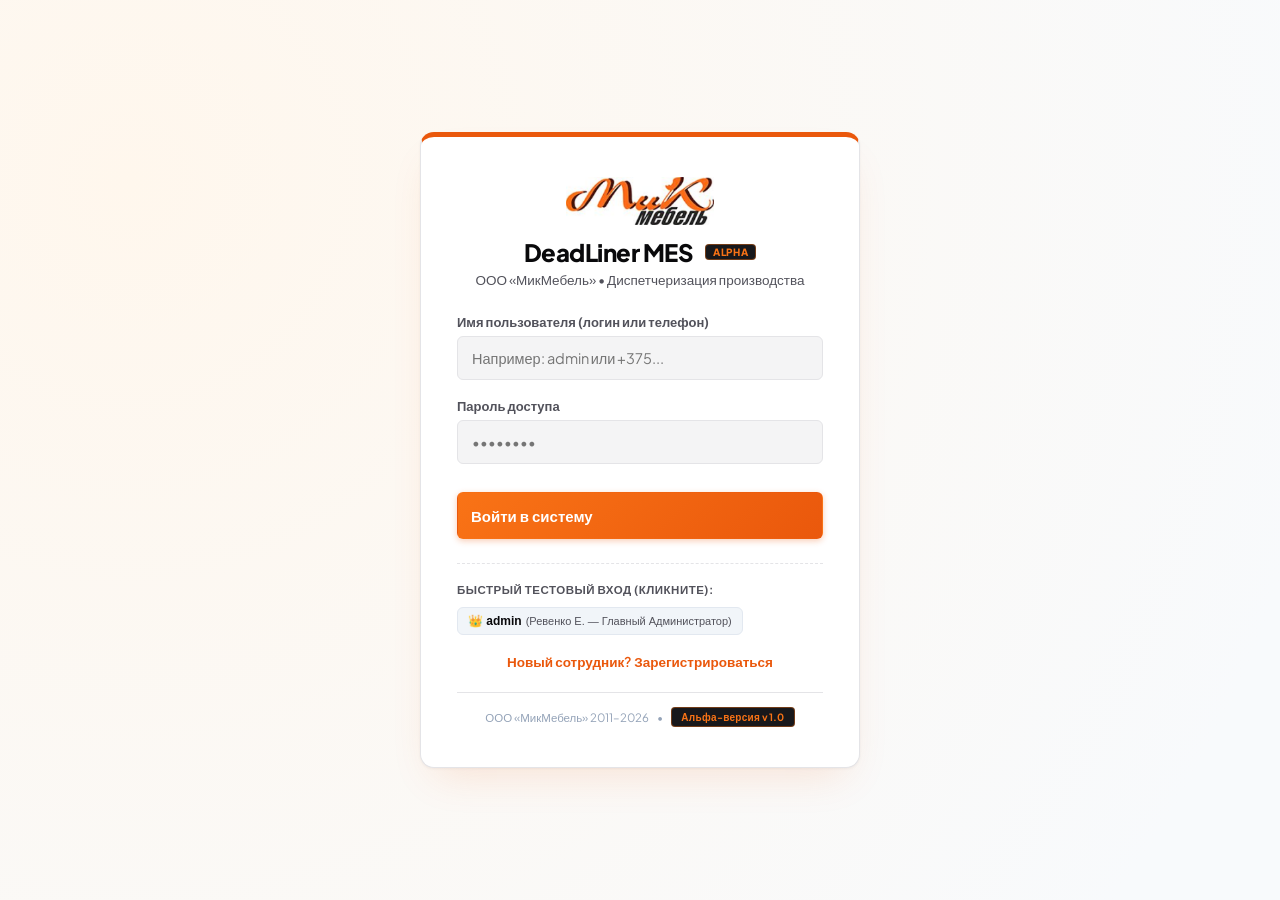
==== commit 439b6770: "style: apply MikMebel brand colors (orange, black, white), update footers to OOO MikMebel 2011-2026," ====
--- a/Deadliner.API/wwwroot/admin.html
+++ b/Deadliner.API/wwwroot/admin.html
@@ -1,4 +1,4 @@
-<!DOCTYPE html>
+﻿<!DOCTYPE html>
 <html lang="ru">
 <head>
     <meta charset="UTF-8">
@@ -119,7 +119,7 @@
         <a href="index.html" class="sidebar-brand">
             <img src="logo.png" alt="МикМебель" class="sidebar-logo-img">
             <div class="brand-info">
-                <span class="brand-title">DeadLiner</span>
+                <span class="brand-title">DeadLiner <span class="badge-alpha">Alpha</span></span>
                 <span class="brand-subtitle">Система диспетчеризации</span>
             </div>
         </a>
@@ -359,8 +359,8 @@
 
         <footer class="app-footer">
             <div class="footer-left">
-                <span>DeadLiner Manufacturing Execution System</span>
-                <span class="footer-tag">v2.4.0 Release</span>
+                <span>ООО «МикМебель» 2011–2026</span>
+                <span class="footer-tag">Альфа-версия v1.0</span>
             </div>
             <div>
                 <span>Минский колледж предпринимательства • Ревенко Е.А. (ПО-2409)</span>
--- a/Deadliner.API/wwwroot/style.css
+++ b/Deadliner.API/wwwroot/style.css
@@ -6,19 +6,19 @@
     --bg-body: #f8fafc;
     --bg-sidebar: #ffffff;
     --bg-card: #ffffff;
-    --bg-subtle: #f1f5f9;
-    --border: #e2e8f0;
+    --bg-subtle: #f4f4f5;
+    --border: #e4e4e7;
     --border-hover: #cbd5e1;
     
-    --text-main: #0f172a;
-    --text-secondary: #475569;
+    --text-main: #09090b;
+    --text-secondary: #52525b;
     --text-muted: #94a3b8;
     
 
-    --brand-primary: #2563eb;
-    --brand-gradient: linear-gradient(135deg, #2563eb 0%, #4f46e5 100%);
-    --brand-purple: #7c3aed;
-    --brand-cyan: #0284c7;
+    --brand-primary: #ea580c;
+    --brand-gradient: linear-gradient(135deg, #f97316 0%, #ea580c 100%);
+    --brand-purple: #ea580c;
+    --brand-cyan: #18181b;
     
 
     --status-green: #10b981;
@@ -42,7 +42,7 @@
     
     --shadow-subtle: 0 1px 3px 0 rgba(15, 23, 42, 0.04);
     --shadow-card: 0 4px 6px -1px rgba(15, 23, 42, 0.05), 0 2px 4px -2px rgba(15, 23, 42, 0.03);
-    --shadow-glow: 0 4px 14px 0 rgba(37, 99, 235, 0.25);
+    --shadow-glow: 0 4px 14px 0 rgba(234, 88, 12, 0.25);
 }
 
 * {
@@ -110,7 +110,7 @@
     font-weight: 800;
     font-size: 18px;
     letter-spacing: -0.5px;
-    box-shadow: 0 4px 10px rgba(37, 99, 235, 0.3);
+    box-shadow: 0 4px 10px rgba(234, 88, 12, 0.3);
 }
 
 .brand-info {
@@ -188,7 +188,7 @@
 .nav-link.active {
     background: var(--brand-primary);
     color: #ffffff;
-    box-shadow: 0 4px 10px rgba(37, 99, 235, 0.25);
+    box-shadow: 0 4px 10px rgba(234, 88, 12, 0.25);
 }
 
 .nav-link.active svg {
@@ -415,7 +415,7 @@
 .search-input:focus {
     outline: none;
     border-color: var(--brand-primary);
-    box-shadow: 0 0 0 3px rgba(37, 99, 235, 0.12);
+    box-shadow: 0 0 0 3px rgba(234, 88, 12, 0.12);
 }
 
 table.data-table {
@@ -500,10 +500,10 @@
 .btn-primary {
     background: var(--brand-gradient);
     color: #ffffff;
-    box-shadow: 0 2px 6px rgba(37, 99, 235, 0.3);
+    box-shadow: 0 2px 6px rgba(234, 88, 12, 0.3);
 }
 .btn-primary:hover {
-    box-shadow: 0 4px 12px rgba(37, 99, 235, 0.4);
+    box-shadow: 0 4px 12px rgba(234, 88, 12, 0.4);
     transform: translateY(-1px);
 }
 
@@ -599,7 +599,7 @@
 .form-control:focus, .form-group input:focus, .form-group select:focus {
     outline: none;
     border-color: var(--brand-primary);
-    box-shadow: 0 0 0 3px rgba(37, 99, 235, 0.12);
+    box-shadow: 0 0 0 3px rgba(234, 88, 12, 0.12);
 }
 
 /* ==============================================================================
@@ -663,7 +663,7 @@
     font-weight: 800;
     font-size: 14px;
     flex-shrink: 0;
-    box-shadow: 0 2px 6px rgba(37, 99, 235, 0.25);
+    box-shadow: 0 2px 6px rgba(234, 88, 12, 0.25);
 }
 
 .user-text-name {
@@ -742,7 +742,7 @@
     font-size: 32px;
     font-weight: 800;
     margin: 0 auto 16px;
-    box-shadow: 0 8px 20px rgba(37, 99, 235, 0.28);
+    box-shadow: 0 8px 20px rgba(234, 88, 12, 0.28);
 }
 
 .profile-hero-name {
@@ -1431,3 +1431,382 @@
     color: var(--text-main);
 }
 
+
+/* ==========================================================================
+   ДЕНЬ 16: МОДУЛЬ ФИЛЬТРАЦИИ, ПОИСКА И ПАГИНАЦИИ (DEADLINER MES)
+   ========================================================================== */
+
+/* Поисковая строка и кнопка очистки */
+.search-box {
+    position: relative;
+    display: flex;
+    align-items: center;
+}
+
+.search-clear-btn {
+    position: absolute;
+    right: 10px;
+    background: #e2e8f0;
+    color: #64748b;
+    border: none;
+    border-radius: 50%;
+    width: 20px;
+    height: 20px;
+    font-size: 11px;
+    display: inline-flex;
+    align-items: center;
+    justify-content: center;
+    cursor: pointer;
+    transition: all 0.15s ease;
+}
+
+.search-clear-btn:hover {
+    background: #cbd5e1;
+    color: #1e293b;
+}
+
+/* Кнопка переключения расширенной панели фильтров */
+.btn-toggle-filters {
+    display: inline-flex;
+    align-items: center;
+    gap: 7px;
+    padding: 8px 14px;
+    font-size: 13px;
+    font-weight: 600;
+    color: var(--text-main);
+    background: #ffffff;
+    border: 1px solid var(--border);
+    border-radius: 8px;
+    cursor: pointer;
+    transition: all 0.2s ease;
+    position: relative;
+}
+
+.btn-toggle-filters:hover {
+    background: var(--bg-subtle);
+    border-color: var(--border-hover);
+}
+
+.btn-toggle-filters.active {
+    background: #eff6ff;
+    border-color: var(--brand-primary);
+    color: var(--brand-primary);
+}
+
+.active-filters-dot {
+    position: absolute;
+    top: 6px;
+    right: 6px;
+    width: 7px;
+    height: 7px;
+    background: var(--status-red);
+    border-radius: 50%;
+}
+
+/* Расширенная панель многокритериальной фильтрации */
+.filter-bar-expanded {
+    background: #f8fafc;
+    border: 1px solid var(--border);
+    border-radius: 10px;
+    padding: 14px 18px;
+    margin: 12px 0 14px 0;
+    transition: all 0.25s ease;
+}
+
+.filter-grid {
+    display: grid;
+    grid-template-columns: repeat(auto-fit, minmax(180px, 1fr));
+    gap: 14px;
+    align-items: end;
+}
+
+@media (min-width: 1200px) {
+    .filter-grid {
+        grid-template-columns: 1.2fr 1.3fr 1.5fr 1.8fr auto;
+    }
+}
+
+.filter-item {
+    display: flex;
+    flex-direction: column;
+    gap: 5px;
+}
+
+.filter-label {
+    font-size: 11.5px;
+    font-weight: 700;
+    text-transform: uppercase;
+    letter-spacing: 0.04em;
+    color: var(--text-secondary);
+}
+
+.filter-control {
+    width: 100%;
+    padding: 8px 11px;
+    font-size: 13px;
+    font-family: inherit;
+    color: var(--text-main);
+    background: #ffffff;
+    border: 1px solid var(--border);
+    border-radius: 6px;
+    outline: none;
+    transition: border-color 0.15s, box-shadow 0.15s;
+}
+
+.filter-control:focus {
+    border-color: var(--brand-primary);
+    box-shadow: 0 0 0 3px rgba(234, 88, 12, 0.1);
+}
+
+.date-range-inputs {
+    display: flex;
+    align-items: center;
+    gap: 6px;
+}
+
+.date-sep {
+    color: var(--text-muted);
+    font-weight: 600;
+}
+
+.btn-reset-filters {
+    display: inline-flex;
+    align-items: center;
+    gap: 6px;
+    padding: 8px 14px;
+    font-size: 13px;
+    font-weight: 600;
+    color: #64748b;
+    background: #ffffff;
+    border: 1px solid #cbd5e1;
+    border-radius: 6px;
+    cursor: pointer;
+    transition: all 0.15s ease;
+    white-space: nowrap;
+}
+
+.btn-reset-filters:hover {
+    background: #fee2e2;
+    border-color: #fca5a5;
+    color: #dc2626;
+}
+
+/* Строка мета-информации по выборке */
+.filter-meta-bar {
+    display: flex;
+    justify-content: space-between;
+    align-items: center;
+    flex-wrap: wrap;
+    gap: 10px;
+    padding: 10px 14px;
+    background: #ffffff;
+    border: 1px solid var(--border);
+    border-bottom: none;
+    border-radius: 8px 8px 0 0;
+    font-size: 13px;
+}
+
+.filter-meta-left {
+    display: flex;
+    align-items: center;
+    gap: 12px;
+    flex-wrap: wrap;
+}
+
+.filter-results-badge {
+    color: var(--text-secondary);
+    font-size: 13px;
+}
+
+.filter-results-badge strong {
+    color: var(--brand-primary);
+    font-weight: 700;
+}
+
+.active-chips {
+    display: flex;
+    align-items: center;
+    gap: 6px;
+    flex-wrap: wrap;
+}
+
+.filter-chip {
+    display: inline-flex;
+    align-items: center;
+    gap: 6px;
+    padding: 3px 9px;
+    font-size: 12px;
+    font-weight: 600;
+    background: #f1f5f9;
+    color: #334155;
+    border: 1px solid #e2e8f0;
+    border-radius: 9999px;
+}
+
+.filter-chip-remove {
+    cursor: pointer;
+    font-weight: 800;
+    color: #94a3b8;
+    line-height: 1;
+}
+
+.filter-chip-remove:hover {
+    color: #ef4444;
+}
+
+.filter-meta-right {
+    display: flex;
+    align-items: center;
+}
+
+.pagination-size-select {
+    padding: 4px 8px;
+    font-size: 12.5px;
+    font-weight: 600;
+    color: var(--text-main);
+    background: #f8fafc;
+    border: 1px solid var(--border);
+    border-radius: 6px;
+    outline: none;
+    cursor: pointer;
+}
+
+.pagination-size-select:focus {
+    border-color: var(--brand-primary);
+}
+
+/* Интерактивная сортировка в таблице */
+table.data-table th.sortable {
+    cursor: pointer;
+    position: relative;
+    user-select: none;
+    transition: background 0.15s, color 0.15s;
+}
+
+table.data-table th.sortable:hover {
+    background: #f1f5f9;
+    color: var(--brand-primary);
+}
+
+.sort-icon {
+    display: inline-block;
+    margin-left: 6px;
+    font-size: 11px;
+    color: #94a3b8;
+    vertical-align: middle;
+}
+
+table.data-table th.sortable.sorted-asc .sort-icon::after {
+    content: "▲";
+    color: var(--brand-primary);
+    font-weight: 900;
+}
+
+table.data-table th.sortable.sorted-desc .sort-icon::after {
+    content: "▼";
+    color: var(--brand-primary);
+    font-weight: 900;
+}
+
+table.data-table th.sortable:not(.sorted-asc):not(.sorted-desc) .sort-icon::after {
+    content: "↕";
+    opacity: 0.45;
+}
+
+/* Панель постраничной пагинации */
+.pagination-bar {
+    display: flex;
+    justify-content: space-between;
+    align-items: center;
+    flex-wrap: wrap;
+    gap: 12px;
+    padding: 14px 18px;
+    background: #ffffff;
+    border: 1px solid var(--border);
+    border-top: 1px solid #f1f5f9;
+    border-radius: 0 0 10px 10px;
+}
+
+.pagination-info {
+    font-size: 13px;
+    color: var(--text-secondary);
+}
+
+.pagination-controls {
+    display: flex;
+    align-items: center;
+    gap: 4px;
+}
+
+.pagination-btn {
+    min-width: 32px;
+    height: 32px;
+    padding: 0 8px;
+    display: inline-flex;
+    align-items: center;
+    justify-content: center;
+    font-size: 13px;
+    font-weight: 600;
+    color: var(--text-main);
+    background: #ffffff;
+    border: 1px solid var(--border);
+    border-radius: 6px;
+    cursor: pointer;
+    transition: all 0.15s ease;
+    user-select: none;
+}
+
+.pagination-btn:hover:not(:disabled):not(.active) {
+    background: var(--bg-subtle);
+    border-color: var(--border-hover);
+    color: var(--brand-primary);
+}
+
+.pagination-btn.active {
+    background: var(--brand-primary);
+    border-color: var(--brand-primary);
+    color: #ffffff;
+    font-weight: 700;
+    cursor: default;
+}
+
+.pagination-btn:disabled {
+    opacity: 0.4;
+    cursor: not-allowed;
+    background: #f8fafc;
+}
+
+.pagination-ellipsis {
+    padding: 0 4px;
+    color: var(--text-muted);
+    font-weight: 700;
+    user-select: none;
+}
+
+
+.footer-tag {
+    background: #18181b;
+    color: #f97316;
+    border: 1px solid rgba(249, 115, 22, 0.4);
+    padding: 3px 9px;
+    border-radius: 4px;
+    font-weight: 700;
+    font-size: 11px;
+    letter-spacing: 0.03em;
+}
+
+.badge-alpha {
+    display: inline-flex;
+    align-items: center;
+    padding: 1px 7px;
+    font-size: 10px;
+    font-weight: 800;
+    text-transform: uppercase;
+    letter-spacing: 0.06em;
+    border-radius: 4px;
+    background: #18181b;
+    color: #f97316;
+    border: 1px solid rgba(249, 115, 22, 0.4);
+    margin-left: 6px;
+    vertical-align: middle;
+}
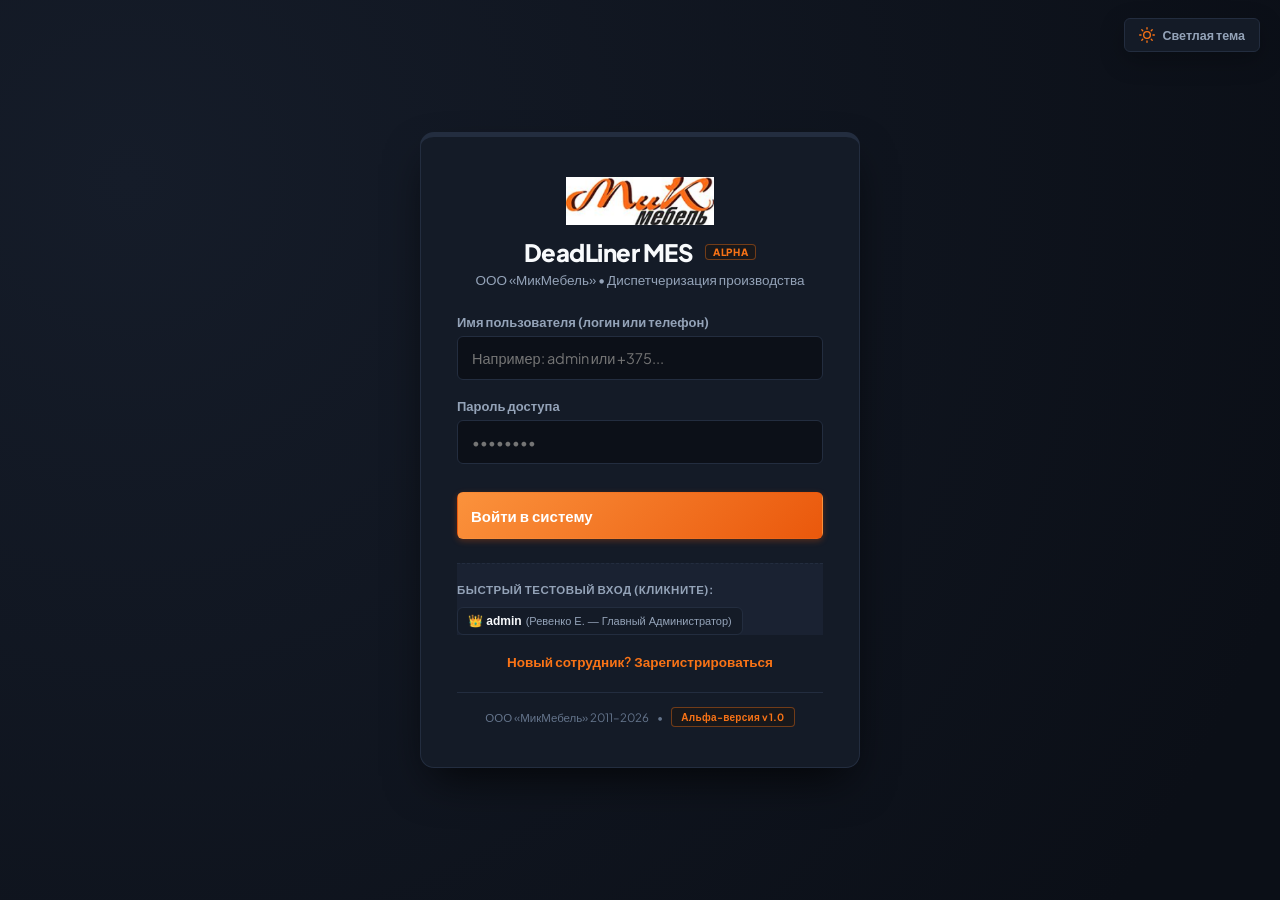
==== commit 01ff304b: "feat(ui): refine color palette with calm slate-gray tones and add dark theme with 1-click toggle" ====
--- a/Deadliner.API/wwwroot/admin.html
+++ b/Deadliner.API/wwwroot/admin.html
@@ -112,6 +112,7 @@
             margin-bottom: 20px;
         }
     </style>
+    <script src="theme.js"></script>
 </head>
 <body>
 
--- a/Deadliner.API/wwwroot/style.css
+++ b/Deadliner.API/wwwroot/style.css
@@ -3,24 +3,25 @@
 @import url('https://fonts.googleapis.com/css2?family=JetBrains+Mono:wght@400;500;600&family=Plus+Jakarta+Sans:wght@400;500;600;700;800&display=swap');
 
 :root {
-    --bg-body: #f8fafc;
+    --bg-body: #f1f4f9;
     --bg-sidebar: #ffffff;
     --bg-card: #ffffff;
-    --bg-subtle: #f4f4f5;
-    --border: #e4e4e7;
+    --bg-subtle: #f8fafc;
+    --bg-input: #ffffff;
+    --bg-active-nav: #eef2f8;
+    --border: #e2e8f0;
     --border-hover: #cbd5e1;
     
-    --text-main: #09090b;
-    --text-secondary: #52525b;
+    --text-main: #0f172a;
+    --text-secondary: #475569;
     --text-muted: #94a3b8;
     
-
     --brand-primary: #ea580c;
+    --brand-primary-hover: #c2410c;
     --brand-gradient: linear-gradient(135deg, #f97316 0%, #ea580c 100%);
     --brand-purple: #ea580c;
     --brand-cyan: #18181b;
     
-
     --status-green: #10b981;
     --status-green-bg: #ecfdf5;
     --status-green-text: #047857;
@@ -42,7 +43,93 @@
     
     --shadow-subtle: 0 1px 3px 0 rgba(15, 23, 42, 0.04);
     --shadow-card: 0 4px 6px -1px rgba(15, 23, 42, 0.05), 0 2px 4px -2px rgba(15, 23, 42, 0.03);
-    --shadow-glow: 0 4px 14px 0 rgba(234, 88, 12, 0.25);
+    --shadow-glow: 0 4px 14px 0 rgba(234, 88, 12, 0.22);
+}
+
+/* ==============================================================================
+   DARK THEME - INDUSTRIAL GRAPHITE & SLATE PALETTE (ООО «МикМебель»)
+   ============================================================================== */
+[data-theme="dark"] {
+    --bg-body: #0b0f17;
+    --bg-sidebar: #0f141f;
+    --bg-card: #141b27;
+    --bg-subtle: #1a2232;
+    --bg-input: #0c1018;
+    --bg-active-nav: #1c2537;
+    --border: #232d3f;
+    --border-hover: #37455d;
+    
+    --text-main: #f8fafc;
+    --text-secondary: #94a3b8;
+    --text-muted: #64748b;
+    
+    --brand-primary: #f97316;
+    --brand-primary-hover: #ea580c;
+    --brand-gradient: linear-gradient(135deg, #fb923c 0%, #ea580c 100%);
+    --brand-purple: #f97316;
+    --brand-cyan: #e2e8f0;
+    
+    --status-green: #10b981;
+    --status-green-bg: rgba(16, 185, 129, 0.12);
+    --status-green-text: #34d399;
+    --status-green-border: rgba(16, 185, 129, 0.28);
+    
+    --status-yellow: #f59e0b;
+    --status-yellow-bg: rgba(245, 158, 11, 0.12);
+    --status-yellow-text: #fbbf24;
+    --status-yellow-border: rgba(245, 158, 11, 0.28);
+    
+    --status-red: #ef4444;
+    --status-red-bg: rgba(239, 68, 68, 0.12);
+    --status-red-text: #f87171;
+    --status-red-border: rgba(239, 68, 68, 0.28);
+    
+    --shadow-subtle: 0 1px 3px 0 rgba(0, 0, 0, 0.35);
+    --shadow-card: 0 4px 12px -2px rgba(0, 0, 0, 0.45), 0 2px 4px -2px rgba(0, 0, 0, 0.35);
+    --shadow-glow: 0 4px 14px 0 rgba(249, 115, 22, 0.18);
+}
+
+/* ==============================================================================
+   DARK THEME - INDUSTRIAL GRAPHITE & SLATE PALETTE (ООО «МикМебель»)
+   ============================================================================== */
+[data-theme="dark"] {
+    --bg-body: #0b0f17;
+    --bg-sidebar: #0f141f;
+    --bg-card: #141b27;
+    --bg-subtle: #1a2232;
+    --bg-input: #0c1018;
+    --bg-active-nav: #1c2537;
+    --border: #232d3f;
+    --border-hover: #37455d;
+    
+    --text-main: #f8fafc;
+    --text-secondary: #94a3b8;
+    --text-muted: #64748b;
+    
+    --brand-primary: #f97316;
+    --brand-primary-hover: #ea580c;
+    --brand-gradient: linear-gradient(135deg, #fb923c 0%, #ea580c 100%);
+    --brand-purple: #f97316;
+    --brand-cyan: #e2e8f0;
+    
+    --status-green: #10b981;
+    --status-green-bg: rgba(16, 185, 129, 0.12);
+    --status-green-text: #34d399;
+    --status-green-border: rgba(16, 185, 129, 0.28);
+    
+    --status-yellow: #f59e0b;
+    --status-yellow-bg: rgba(245, 158, 11, 0.12);
+    --status-yellow-text: #fbbf24;
+    --status-yellow-border: rgba(245, 158, 11, 0.28);
+    
+    --status-red: #ef4444;
+    --status-red-bg: rgba(239, 68, 68, 0.12);
+    --status-red-text: #f87171;
+    --status-red-border: rgba(239, 68, 68, 0.28);
+    
+    --shadow-subtle: 0 1px 3px 0 rgba(0, 0, 0, 0.35);
+    --shadow-card: 0 4px 12px -2px rgba(0, 0, 0, 0.45), 0 2px 4px -2px rgba(0, 0, 0, 0.35);
+    --shadow-glow: 0 4px 14px 0 rgba(249, 115, 22, 0.18);
 }
 
 * {
@@ -89,7 +176,7 @@
 }
 
 .sidebar-brand:hover {
-    background: #f8fafc;
+    background: var(--bg-subtle);
 }
 
 .sidebar-logo-img {
@@ -162,12 +249,13 @@
     display: flex;
     align-items: center;
     gap: 12px;
-    padding: 10px 12px;
+    padding: 9px 12px;
     color: var(--text-secondary);
     text-decoration: none;
     font-size: 13.5px;
     font-weight: 600;
     border-radius: var(--radius-sm);
+    border-left: 3px solid transparent;
     transition: all 0.15s ease;
 }
 
@@ -178,27 +266,34 @@
     stroke: currentColor;
     fill: none;
     flex-shrink: 0;
+    transition: stroke 0.15s ease;
 }
 
 .nav-link:hover {
     background: var(--bg-subtle);
-    color: var(--brand-primary);
+    color: var(--text-main);
+}
+
+.nav-link:hover svg {
+    stroke: var(--brand-primary);
 }
 
 .nav-link.active {
-    background: var(--brand-primary);
-    color: #ffffff;
-    box-shadow: 0 4px 10px rgba(234, 88, 12, 0.25);
+    background: var(--bg-active-nav);
+    color: var(--text-main);
+    border-left-color: var(--brand-primary);
+    font-weight: 700;
+    box-shadow: none;
 }
 
 .nav-link.active svg {
-    stroke: #ffffff;
+    stroke: var(--brand-primary);
 }
 
 .sidebar-footer {
     padding: 16px;
     border-top: 1px solid var(--border);
-    background: #fafafa;
+    background: var(--bg-subtle);
 }
 
 .app-canvas {
@@ -210,7 +305,7 @@
 
 header.topbar {
     height: 64px;
-    background: #ffffff;
+    background: var(--bg-card);
     border-bottom: 1px solid var(--border);
     display: flex;
     align-items: center;
@@ -349,7 +444,7 @@
     align-items: center;
     gap: 16px;
     flex-wrap: wrap;
-    background: #ffffff;
+    background: var(--bg-card);
 }
 
 .tab-group {
@@ -377,7 +472,7 @@
 }
 
 .tab-btn.active {
-    background: #ffffff;
+    background: var(--bg-card);
     color: var(--brand-primary);
     box-shadow: var(--shadow-subtle);
 }
@@ -406,7 +501,7 @@
     font-size: 13.5px;
     border-radius: var(--radius-sm);
     border: 1px solid var(--border);
-    background: #ffffff;
+    background: var(--bg-input);
     font-family: inherit;
     color: var(--text-main);
     transition: all 0.15s ease;
@@ -425,7 +520,7 @@
 }
 
 table.data-table th {
-    background: #f8fafc;
+    background: var(--bg-subtle);
     color: var(--text-secondary);
     padding: 13px 18px;
     font-size: 11.5px;
@@ -444,14 +539,14 @@
 
 table.data-table td {
     padding: 14px 18px;
-    border-bottom: 1px solid #f1f5f9;
+    border-bottom: 1px solid var(--border);
     font-size: 13.5px;
     color: var(--text-main);
     vertical-align: middle;
 }
 
 table.data-table tr:hover td {
-    background: #fbfcfe;
+    background: var(--bg-subtle);
 }
 
 
@@ -508,7 +603,7 @@
 }
 
 .btn-ghost {
-    background: #ffffff;
+    background: var(--bg-card);
     color: var(--text-secondary);
     border: 1px solid var(--border);
 }
@@ -587,7 +682,7 @@
 .form-control, .form-group input, .form-group select {
     width: 100%;
     padding: 10px 14px;
-    background: #ffffff;
+    background: var(--bg-input);
     border: 1px solid var(--border);
     border-radius: var(--radius-sm);
     color: var(--text-main);
@@ -606,7 +701,7 @@
    ФУТЕР
    ============================================================================== */
 footer.app-footer {
-    background: #ffffff;
+    background: var(--bg-card);
     border-top: 1px solid var(--border);
     padding: 18px 36px;
     display: flex;
@@ -637,7 +732,7 @@
     display: flex;
     align-items: center;
     justify-content: space-between;
-    background: #ffffff;
+    background: var(--bg-card);
     padding: 10px 12px;
     border-radius: var(--radius-sm);
     border: 1px solid var(--border);
@@ -839,7 +934,7 @@
     gap: 12px;
     padding: 14px 18px;
     border-radius: var(--radius-md);
-    background: #ffffff;
+    background: var(--bg-card);
     border: 1px solid var(--border);
     box-shadow: 0 10px 25px -5px rgba(15, 23, 42, 0.12), 0 8px 10px -6px rgba(15, 23, 42, 0.08);
     animation: toastSlideIn 0.25s cubic-bezier(0.16, 1, 0.3, 1);
@@ -947,7 +1042,7 @@
 }
 
 .custom-confirm-box {
-    background: #ffffff;
+    background: var(--bg-card);
     border-radius: var(--radius-lg);
     border: 1px solid var(--border);
     box-shadow: 0 25px 50px -12px rgba(15, 23, 42, 0.25);
@@ -1010,7 +1105,7 @@
    WIDGET: ПЕРСОНАЛЬНЫЕ МИНИ-ДЕДЛАЙНЫ И ТЕХНОЛОГИЧЕСКИЕ ЗАДАЧИ
    ========================================================================== */
 .tasks-widget {
-    background: #ffffff;
+    background: var(--bg-card);
     border-radius: var(--radius-lg);
     border: 1px solid var(--border);
     box-shadow: 0 4px 6px -1px rgba(0,0,0,0.02), 0 2px 4px -2px rgba(0,0,0,0.02);
@@ -1075,7 +1170,7 @@
 }
 
 .tasks-filter-btn.active {
-    background: #ffffff;
+    background: var(--bg-card);
     color: var(--text-main);
     box-shadow: 0 1px 3px rgba(0,0,0,0.08);
 }
@@ -1108,7 +1203,7 @@
 }
 
 .task-card {
-    background: #ffffff;
+    background: var(--bg-card);
     border: 1px solid var(--border);
     border-radius: var(--radius-md);
     padding: 14px 16px;
@@ -1263,7 +1358,7 @@
 }
 
 .kpi-card {
-    background: #ffffff;
+    background: var(--bg-card);
     border-radius: var(--radius-lg);
     border: 1px solid var(--border);
     padding: 22px;
@@ -1387,7 +1482,7 @@
 }
 
 .modal-box {
-    background: #ffffff;
+    background: var(--bg-card);
     border-radius: var(--radius-lg);
     border: 1px solid var(--border);
     box-shadow: 0 25px 50px -12px rgba(15, 23, 42, 0.25);
@@ -1474,7 +1569,7 @@
     font-size: 13px;
     font-weight: 600;
     color: var(--text-main);
-    background: #ffffff;
+    background: var(--bg-card);
     border: 1px solid var(--border);
     border-radius: 8px;
     cursor: pointer;
@@ -1505,7 +1600,7 @@
 
 /* Расширенная панель многокритериальной фильтрации */
 .filter-bar-expanded {
-    background: #f8fafc;
+    background: var(--bg-subtle);
     border: 1px solid var(--border);
     border-radius: 10px;
     padding: 14px 18px;
@@ -1546,7 +1641,7 @@
     font-size: 13px;
     font-family: inherit;
     color: var(--text-main);
-    background: #ffffff;
+    background: var(--bg-input);
     border: 1px solid var(--border);
     border-radius: 6px;
     outline: none;
@@ -1576,8 +1671,8 @@
     padding: 8px 14px;
     font-size: 13px;
     font-weight: 600;
-    color: #64748b;
-    background: #ffffff;
+    color: var(--text-secondary);
+    background: var(--bg-card);
     border: 1px solid #cbd5e1;
     border-radius: 6px;
     cursor: pointer;
@@ -1599,7 +1694,7 @@
     flex-wrap: wrap;
     gap: 10px;
     padding: 10px 14px;
-    background: #ffffff;
+    background: var(--bg-card);
     border: 1px solid var(--border);
     border-bottom: none;
     border-radius: 8px 8px 0 0;
@@ -1721,9 +1816,9 @@
     flex-wrap: wrap;
     gap: 12px;
     padding: 14px 18px;
-    background: #ffffff;
-    border: 1px solid var(--border);
-    border-top: 1px solid #f1f5f9;
+    background: var(--bg-card);
+    border: 1px solid var(--border);
+    border-top: 1px solid var(--border);
     border-radius: 0 0 10px 10px;
 }
 
@@ -1748,7 +1843,7 @@
     font-size: 13px;
     font-weight: 600;
     color: var(--text-main);
-    background: #ffffff;
+    background: var(--bg-card);
     border: 1px solid var(--border);
     border-radius: 6px;
     cursor: pointer;
@@ -1773,7 +1868,8 @@
 .pagination-btn:disabled {
     opacity: 0.4;
     cursor: not-allowed;
-    background: #f8fafc;
+    background: var(--bg-subtle);
+    border-color: var(--border);
 }
 
 .pagination-ellipsis {
@@ -1809,4 +1905,132 @@
     border: 1px solid rgba(249, 115, 22, 0.4);
     margin-left: 6px;
     vertical-align: middle;
-}+}
+
+/* ==============================================================================
+   THEME TOGGLE BUTTON COMPONENT
+   ============================================================================== */
+.btn-theme-toggle {
+    display: inline-flex;
+    align-items: center;
+    gap: 8px;
+    padding: 7px 14px;
+    font-size: 12.5px;
+    font-weight: 600;
+    font-family: inherit;
+    border-radius: var(--radius-sm);
+    cursor: pointer;
+    border: 1px solid var(--border);
+    background: var(--bg-card);
+    color: var(--text-secondary);
+    transition: all 0.2s ease;
+    user-select: none;
+}
+
+.btn-theme-toggle:hover {
+    background: var(--bg-subtle);
+    color: var(--text-main);
+    border-color: var(--border-hover);
+    transform: translateY(-1px);
+}
+
+.btn-theme-toggle svg {
+    stroke: var(--brand-primary);
+    flex-shrink: 0;
+    transition: transform 0.2s ease;
+}
+
+.btn-theme-toggle:hover svg {
+    transform: rotate(15deg);
+}
+
+.topbar-actions {
+    display: flex;
+    align-items: center;
+    gap: 12px;
+}
+
+.theme-toggle-floating {
+    position: fixed;
+    top: 18px;
+    right: 20px;
+    z-index: 10000;
+}
+
+.floating-theme-btn {
+    box-shadow: 0 8px 24px rgba(0, 0, 0, 0.25);
+    backdrop-filter: blur(8px);
+    background: var(--bg-card);
+    padding: 8px 14px;
+}
+
+/* ==============================================================================
+   AUTH SCREENS DARK THEME STYLING
+   ============================================================================== */
+[data-theme="dark"] body {
+    background: radial-gradient(circle at 10% 20%, #151c29 0%, #0b0f17 90%) !important;
+}
+
+[data-theme="dark"] .login-card,
+[data-theme="dark"] .register-card {
+    background: var(--bg-card) !important;
+    border-color: var(--border) !important;
+    box-shadow: 0 20px 45px -12px rgba(0, 0, 0, 0.75) !important;
+}
+
+[data-theme="dark"] .login-header h2,
+[data-theme="dark"] .card-header h2 {
+    color: var(--text-main) !important;
+}
+
+[data-theme="dark"] .form-group label {
+    color: var(--text-secondary) !important;
+}
+
+[data-theme="dark"] .login-card input,
+[data-theme="dark"] .register-card input,
+[data-theme="dark"] .register-card select {
+    background: var(--bg-input) !important;
+    border-color: var(--border) !important;
+    color: var(--text-main) !important;
+}
+
+[data-theme="dark"] .demo-accounts {
+    background: var(--bg-subtle) !important;
+    border-color: var(--border) !important;
+}
+
+[data-theme="dark"] .demo-accounts-title {
+    color: var(--text-secondary) !important;
+}
+
+[data-theme="dark"] .demo-pill {
+    background: var(--bg-card) !important;
+    border-color: var(--border) !important;
+    color: var(--text-main) !important;
+}
+
+[data-theme="dark"] .demo-pill:hover {
+    background: var(--bg-subtle) !important;
+    border-color: var(--brand-primary) !important;
+}
+
+[data-theme="dark"] .card-company-footer {
+    border-color: var(--border) !important;
+    color: var(--text-muted) !important;
+}
+
+[data-theme="dark"] .register-link {
+    color: var(--brand-primary) !important;
+}
+
+[data-theme="dark"] .otp-verification-box {
+    background: rgba(16, 185, 129, 0.08) !important;
+    border-color: rgba(16, 185, 129, 0.3) !important;
+}
+
+[data-theme="dark"] .btn-send-code {
+    background: var(--bg-subtle) !important;
+    border-color: var(--border) !important;
+    color: var(--brand-primary) !important;
+}
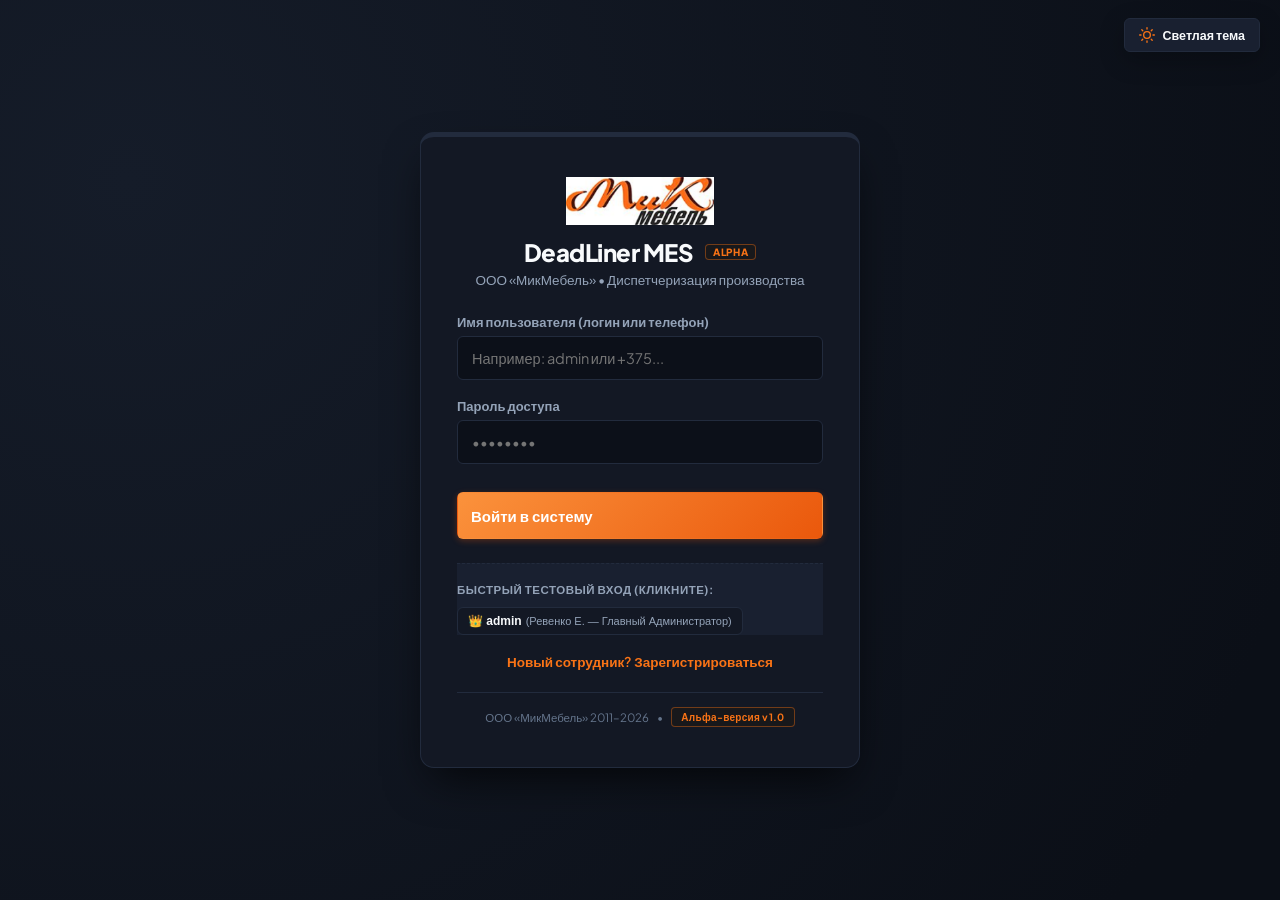
==== commit 38fd95d2: "fix(theme): fix dark theme artifacts, update light theme palette, and bust cache to v3.0.0" ====
--- a/Deadliner.API/wwwroot/admin.html
+++ b/Deadliner.API/wwwroot/admin.html
@@ -4,7 +4,7 @@
     <meta charset="UTF-8">
     <meta name="viewport" content="width=device-width, initial-scale=1.0">
     <title>DeadLiner — Центр администрирования предприятия</title>
-    <link rel="stylesheet" href="style.css">
+    <link rel="stylesheet" href="style.css?v=3.0.0">
     <style>
         .admin-nav-tabs {
             display: flex;
@@ -112,7 +112,7 @@
             margin-bottom: 20px;
         }
     </style>
-    <script src="theme.js"></script>
+    <script src="theme.js?v=3.0.0"></script>
 </head>
 <body>
 
--- a/Deadliner.API/wwwroot/style.css
+++ b/Deadliner.API/wwwroot/style.css
@@ -3,7 +3,7 @@
 @import url('https://fonts.googleapis.com/css2?family=JetBrains+Mono:wght@400;500;600&family=Plus+Jakarta+Sans:wght@400;500;600;700;800&display=swap');
 
 :root {
-    --bg-body: #f1f4f9;
+    --bg-body: #f3f5f8;
     --bg-sidebar: #ffffff;
     --bg-card: #ffffff;
     --bg-subtle: #f8fafc;
@@ -41,7 +41,7 @@
     --radius-md: 10px;
     --radius-lg: 14px;
     
-    --shadow-subtle: 0 1px 3px 0 rgba(15, 23, 42, 0.04);
+    --shadow-subtle: 0 1px 3px 0 rgba(15, 23, 42, 0.05);
     --shadow-card: 0 4px 6px -1px rgba(15, 23, 42, 0.05), 0 2px 4px -2px rgba(15, 23, 42, 0.03);
     --shadow-glow: 0 4px 14px 0 rgba(234, 88, 12, 0.22);
 }
@@ -50,14 +50,14 @@
    DARK THEME - INDUSTRIAL GRAPHITE & SLATE PALETTE (ООО «МикМебель»)
    ============================================================================== */
 [data-theme="dark"] {
-    --bg-body: #0b0f17;
-    --bg-sidebar: #0f141f;
-    --bg-card: #141b27;
-    --bg-subtle: #1a2232;
-    --bg-input: #0c1018;
-    --bg-active-nav: #1c2537;
-    --border: #232d3f;
-    --border-hover: #37455d;
+    --bg-body: #0a0d14;
+    --bg-sidebar: #0f131d;
+    --bg-card: #131824;
+    --bg-subtle: #192030;
+    --bg-input: #0c1019;
+    --bg-active-nav: #1e2638;
+    --border: #222b3d;
+    --border-hover: #35425a;
     
     --text-main: #f8fafc;
     --text-secondary: #94a3b8;
@@ -70,67 +70,26 @@
     --brand-cyan: #e2e8f0;
     
     --status-green: #10b981;
-    --status-green-bg: rgba(16, 185, 129, 0.12);
+    --status-green-bg: rgba(16, 185, 129, 0.15);
     --status-green-text: #34d399;
-    --status-green-border: rgba(16, 185, 129, 0.28);
+    --status-green-border: rgba(16, 185, 129, 0.35);
     
     --status-yellow: #f59e0b;
-    --status-yellow-bg: rgba(245, 158, 11, 0.12);
+    --status-yellow-bg: rgba(245, 158, 11, 0.15);
     --status-yellow-text: #fbbf24;
-    --status-yellow-border: rgba(245, 158, 11, 0.28);
+    --status-yellow-border: rgba(245, 158, 11, 0.35);
     
     --status-red: #ef4444;
-    --status-red-bg: rgba(239, 68, 68, 0.12);
+    --status-red-bg: rgba(239, 68, 68, 0.15);
     --status-red-text: #f87171;
-    --status-red-border: rgba(239, 68, 68, 0.28);
+    --status-red-border: rgba(239, 68, 68, 0.35);
     
     --shadow-subtle: 0 1px 3px 0 rgba(0, 0, 0, 0.35);
-    --shadow-card: 0 4px 12px -2px rgba(0, 0, 0, 0.45), 0 2px 4px -2px rgba(0, 0, 0, 0.35);
+    --shadow-card: 0 4px 14px -2px rgba(0, 0, 0, 0.5), 0 2px 4px -2px rgba(0, 0, 0, 0.35);
     --shadow-glow: 0 4px 14px 0 rgba(249, 115, 22, 0.18);
 }
 
-/* ==============================================================================
-   DARK THEME - INDUSTRIAL GRAPHITE & SLATE PALETTE (ООО «МикМебель»)
-   ============================================================================== */
-[data-theme="dark"] {
-    --bg-body: #0b0f17;
-    --bg-sidebar: #0f141f;
-    --bg-card: #141b27;
-    --bg-subtle: #1a2232;
-    --bg-input: #0c1018;
-    --bg-active-nav: #1c2537;
-    --border: #232d3f;
-    --border-hover: #37455d;
-    
-    --text-main: #f8fafc;
-    --text-secondary: #94a3b8;
-    --text-muted: #64748b;
-    
-    --brand-primary: #f97316;
-    --brand-primary-hover: #ea580c;
-    --brand-gradient: linear-gradient(135deg, #fb923c 0%, #ea580c 100%);
-    --brand-purple: #f97316;
-    --brand-cyan: #e2e8f0;
-    
-    --status-green: #10b981;
-    --status-green-bg: rgba(16, 185, 129, 0.12);
-    --status-green-text: #34d399;
-    --status-green-border: rgba(16, 185, 129, 0.28);
-    
-    --status-yellow: #f59e0b;
-    --status-yellow-bg: rgba(245, 158, 11, 0.12);
-    --status-yellow-text: #fbbf24;
-    --status-yellow-border: rgba(245, 158, 11, 0.28);
-    
-    --status-red: #ef4444;
-    --status-red-bg: rgba(239, 68, 68, 0.12);
-    --status-red-text: #f87171;
-    --status-red-border: rgba(239, 68, 68, 0.28);
-    
-    --shadow-subtle: 0 1px 3px 0 rgba(0, 0, 0, 0.35);
-    --shadow-card: 0 4px 12px -2px rgba(0, 0, 0, 0.45), 0 2px 4px -2px rgba(0, 0, 0, 0.35);
-    --shadow-glow: 0 4px 14px 0 rgba(249, 115, 22, 0.18);
-}
+
 
 * {
     margin: 0;
@@ -321,7 +280,7 @@
     align-items: center;
     gap: 8px;
     font-size: 13.5px;
-    color: var(--text-muted);
+    color: var(--text-secondary);
     font-weight: 500;
 }
 
@@ -452,6 +411,7 @@
     background: var(--bg-subtle);
     padding: 4px;
     border-radius: var(--radius-sm);
+    border: 1px solid var(--border);
     gap: 3px;
 }
 
@@ -604,7 +564,7 @@
 
 .btn-ghost {
     background: var(--bg-card);
-    color: var(--text-secondary);
+    color: var(--text-main);
     border: 1px solid var(--border);
 }
 .btn-ghost:hover {
@@ -639,23 +599,23 @@
     transition: all 0.1s ease;
 }
 
-.action-purple { background: #f5f3ff; color: var(--brand-purple); border: 1px solid #ddd6fe; }
-.action-purple:hover { background: #ede9fe; }
-
-.action-blue { background: #eff6ff; color: var(--brand-primary); border: 1px solid #bfdbfe; }
-.action-blue:hover { background: #dbeafe; }
-
-.action-slate { background: #f8fafc; color: var(--text-secondary); border: 1px solid var(--border); }
-.action-slate:hover { background: #f1f5f9; }
-
-.action-emerald { background: #ecfdf5; color: var(--status-green-text); border: 1px solid #a7f3d0; }
-.action-emerald:hover { background: #d1fae5; }
-
-.action-rose { background: #fff1f2; color: var(--status-red-text); border: 1px solid #fecdd3; }
-.action-rose:hover { background: #ffe4e6; }
-
-.action-amber { background: #fffbeb; color: var(--status-yellow-text); border: 1px solid #fde68a; }
-.action-amber:hover { background: #fef3c7; }
+.action-purple { background: rgba(168, 85, 247, 0.12); color: #a855f7; border: 1px solid rgba(168, 85, 247, 0.3); }
+.action-purple:hover { background: rgba(168, 85, 247, 0.22); }
+
+.action-blue { background: rgba(59, 130, 246, 0.12); color: #3b82f6; border: 1px solid rgba(59, 130, 246, 0.3); }
+.action-blue:hover { background: rgba(59, 130, 246, 0.22); }
+
+.action-slate { background: var(--bg-subtle); color: var(--text-secondary); border: 1px solid var(--border); }
+.action-slate:hover { background: var(--border-hover); color: var(--text-main); }
+
+.action-emerald { background: var(--status-green-bg); color: var(--status-green-text); border: 1px solid var(--status-green-border); }
+.action-emerald:hover { opacity: 0.85; }
+
+.action-rose { background: var(--status-red-bg); color: var(--status-red-text); border: 1px solid var(--status-red-border); }
+.action-rose:hover { opacity: 0.85; }
+
+.action-amber { background: var(--status-yellow-bg); color: var(--status-yellow-text); border: 1px solid var(--status-yellow-border); }
+.action-amber:hover { opacity: 0.85; }
 
 /* Формы */
 .form-card {
@@ -853,9 +813,9 @@
     border-radius: 9999px;
     font-size: 12px;
     font-weight: 700;
-    background: #eff6ff;
+    background: rgba(234, 88, 12, 0.12);
     color: var(--brand-primary);
-    border: 1px solid #bfdbfe;
+    border: 1px solid rgba(234, 88, 12, 0.28);
 }
 
 .profile-meta-list {
@@ -1071,14 +1031,16 @@
     display: flex;
     align-items: center;
     justify-content: center;
-    background: #fee2e2;
+    background: var(--status-red-bg);
     color: var(--status-red);
+    border: 1px solid var(--status-red-border);
     flex-shrink: 0;
 }
 
 .custom-confirm-header.info .icon-circle {
-    background: #eff6ff;
+    background: rgba(234, 88, 12, 0.12);
     color: var(--brand-primary);
+    border: 1px solid rgba(234, 88, 12, 0.28);
 }
 
 .custom-confirm-title {
@@ -1119,7 +1081,7 @@
     align-items: center;
     justify-content: space-between;
     padding: 16px 20px;
-    background: linear-gradient(180deg, #fafbff 0%, #ffffff 100%);
+    background: var(--bg-subtle);
     border-bottom: 1px solid var(--border);
     flex-wrap: wrap;
     gap: 12px;
@@ -1140,20 +1102,21 @@
 }
 
 .tasks-count-badge {
-    background: #eef2ff;
+    background: rgba(234, 88, 12, 0.12);
     color: var(--brand-primary);
     font-size: 11.5px;
     font-weight: 700;
     padding: 3px 9px;
     border-radius: 20px;
-    border: 1px solid rgba(79, 70, 229, 0.2);
+    border: 1px solid rgba(234, 88, 12, 0.28);
 }
 
 .tasks-filter-toggle {
     display: inline-flex;
-    background: #f1f5f9;
+    background: var(--bg-input);
     padding: 3px;
     border-radius: var(--radius-sm);
+    border: 1px solid var(--border);
     gap: 2px;
 }
 
@@ -1237,7 +1200,8 @@
     font-size: 12px;
     font-weight: 700;
     color: var(--brand-primary);
-    background: #eef2ff;
+    background: rgba(234, 88, 12, 0.12);
+    border: 1px solid rgba(234, 88, 12, 0.25);
     padding: 2px 8px;
     border-radius: 4px;
     text-decoration: none;
@@ -1245,7 +1209,7 @@
 }
 
 .task-order-pill:hover {
-    background: #e0e7ff;
+    background: rgba(234, 88, 12, 0.22);
 }
 
 .task-deadline-badge {
@@ -1259,18 +1223,21 @@
 }
 
 .task-deadline-badge.green {
-    background: #ecfdf5;
-    color: #065f46;
+    background: var(--status-green-bg);
+    color: var(--status-green-text);
+    border: 1px solid var(--status-green-border);
 }
 
 .task-deadline-badge.yellow {
-    background: #fffbeb;
-    color: #92400e;
+    background: var(--status-yellow-bg);
+    color: var(--status-yellow-text);
+    border: 1px solid var(--status-yellow-border);
 }
 
 .task-deadline-badge.red {
-    background: #fef2f2;
-    color: #991b1b;
+    background: var(--status-red-bg);
+    color: var(--status-red-text);
+    border: 1px solid var(--status-red-border);
 }
 
 .task-stage-name {
@@ -1329,7 +1296,7 @@
 
 .btn-task-link {
     padding: 7px 10px;
-    background: #f1f5f9;
+    background: var(--bg-subtle);
     color: var(--text-secondary);
     border: 1px solid var(--border);
     border-radius: var(--radius-sm);
@@ -1343,7 +1310,7 @@
 }
 
 .btn-task-link:hover {
-    background: #e2e8f0;
+    background: var(--border-hover);
     color: var(--text-main);
 }
 
@@ -1541,9 +1508,9 @@
 .search-clear-btn {
     position: absolute;
     right: 10px;
-    background: #e2e8f0;
-    color: #64748b;
-    border: none;
+    background: var(--bg-subtle);
+    color: var(--text-muted);
+    border: 1px solid var(--border);
     border-radius: 50%;
     width: 20px;
     height: 20px;
@@ -1556,8 +1523,8 @@
 }
 
 .search-clear-btn:hover {
-    background: #cbd5e1;
-    color: #1e293b;
+    background: var(--border-hover);
+    color: var(--text-main);
 }
 
 /* Кнопка переключения расширенной панели фильтров */
@@ -1583,7 +1550,7 @@
 }
 
 .btn-toggle-filters.active {
-    background: #eff6ff;
+    background: rgba(234, 88, 12, 0.12);
     border-color: var(--brand-primary);
     color: var(--brand-primary);
 }
@@ -1681,9 +1648,9 @@
 }
 
 .btn-reset-filters:hover {
-    background: #fee2e2;
-    border-color: #fca5a5;
-    color: #dc2626;
+    background: var(--status-red-bg);
+    border-color: var(--status-red-border);
+    color: var(--status-red-text);
 }
 
 /* Строка мета-информации по выборке */
@@ -1732,9 +1699,9 @@
     padding: 3px 9px;
     font-size: 12px;
     font-weight: 600;
-    background: #f1f5f9;
-    color: #334155;
-    border: 1px solid #e2e8f0;
+    background: var(--bg-subtle);
+    color: var(--text-main);
+    border: 1px solid var(--border);
     border-radius: 9999px;
 }
 
@@ -1759,7 +1726,7 @@
     font-size: 12.5px;
     font-weight: 600;
     color: var(--text-main);
-    background: #f8fafc;
+    background: var(--bg-input);
     border: 1px solid var(--border);
     border-radius: 6px;
     outline: none;
@@ -1779,7 +1746,7 @@
 }
 
 table.data-table th.sortable:hover {
-    background: #f1f5f9;
+    background: var(--bg-subtle);
     color: var(--brand-primary);
 }
 
@@ -2034,3 +2001,194 @@
     border-color: var(--border) !important;
     color: var(--brand-primary) !important;
 }
+
+
+/* Dark Mode Extra Fine-Tuning */
+[data-theme="dark"] select option {
+    background: #131824 !important;
+    color: #f8fafc !important;
+}
+
+[data-theme="dark"] .topbar {
+    background: var(--bg-sidebar);
+}
+
+[data-theme="dark"] .breadcrumbs {
+    color: var(--text-secondary);
+}
+
+[data-theme="dark"] .breadcrumbs span.current {
+    color: var(--text-main);
+}
+
+[data-theme="dark"] .stat-card {
+    background: var(--bg-card);
+    border: 1px solid var(--border);
+}
+
+[data-theme="dark"] .btn-ghost {
+    background: var(--bg-subtle);
+    border-color: var(--border);
+    color: var(--text-main);
+}
+
+[data-theme="dark"] .btn-ghost:hover {
+    background: var(--border-hover);
+    border-color: var(--brand-primary);
+    color: var(--text-main);
+}
+
+[data-theme="dark"] .tasks-widget {
+    background: var(--bg-card);
+    border: 1px solid var(--border);
+}
+
+[data-theme="dark"] .tasks-widget-header {
+    background: var(--bg-subtle) !important;
+    border-bottom: 1px solid var(--border);
+}
+
+[data-theme="dark"] .tasks-filter-toggle {
+    background: var(--bg-input);
+    border: 1px solid var(--border);
+}
+
+[data-theme="dark"] .tasks-filter-btn {
+    color: var(--text-secondary);
+}
+
+[data-theme="dark"] .tasks-filter-btn.active {
+    background: var(--bg-card);
+    color: var(--text-main);
+    box-shadow: 0 1px 3px rgba(0, 0, 0, 0.4);
+}
+
+[data-theme="dark"] .task-card {
+    background: var(--bg-card);
+    border-color: var(--border);
+}
+
+[data-theme="dark"] .task-card:hover {
+    border-color: var(--border-hover);
+    box-shadow: 0 4px 14px rgba(0, 0, 0, 0.35);
+}
+
+[data-theme="dark"] .tab-group {
+    background: var(--bg-input);
+    border: 1px solid var(--border);
+}
+
+[data-theme="dark"] .tab-btn {
+    color: var(--text-secondary);
+}
+
+[data-theme="dark"] .tab-btn:hover {
+    color: var(--text-main);
+}
+
+[data-theme="dark"] .tab-btn.active {
+    background: var(--bg-subtle);
+    color: var(--brand-primary);
+    border: 1px solid var(--border);
+    box-shadow: 0 1px 3px rgba(0, 0, 0, 0.3);
+}
+
+[data-theme="dark"] .table-panel {
+    background: var(--bg-card);
+    border: 1px solid var(--border);
+}
+
+[data-theme="dark"] .panel-toolbar {
+    background: var(--bg-card);
+    border-bottom: 1px solid var(--border);
+}
+
+[data-theme="dark"] table.data-table th {
+    background: var(--bg-subtle);
+    color: var(--text-secondary);
+    border-bottom: 1px solid var(--border);
+}
+
+[data-theme="dark"] table.data-table td {
+    border-bottom: 1px solid var(--border);
+    color: var(--text-main);
+}
+
+[data-theme="dark"] table.data-table tr:hover td {
+    background: rgba(255, 255, 255, 0.035);
+}
+
+[data-theme="dark"] .filter-bar-expanded {
+    background: var(--bg-subtle);
+    border: 1px solid var(--border);
+}
+
+[data-theme="dark"] .filter-control {
+    background: var(--bg-input);
+    border: 1px solid var(--border);
+    color: var(--text-main);
+}
+
+[data-theme="dark"] .filter-meta-bar {
+    background: var(--bg-card);
+    border: 1px solid var(--border);
+}
+
+[data-theme="dark"] .pagination-size-select {
+    background: var(--bg-input);
+    border: 1px solid var(--border);
+    color: var(--text-main);
+}
+
+[data-theme="dark"] .pagination-bar {
+    background: var(--bg-card);
+    border: 1px solid var(--border);
+}
+
+[data-theme="dark"] .pagination-btn {
+    background: var(--bg-card);
+    border: 1px solid var(--border);
+    color: var(--text-main);
+}
+
+[data-theme="dark"] .pagination-btn:hover:not(:disabled):not(.active) {
+    background: var(--bg-subtle);
+    border-color: var(--brand-primary);
+    color: var(--brand-primary);
+}
+
+[data-theme="dark"] .pagination-btn.active {
+    background: var(--brand-primary);
+    border-color: var(--brand-primary);
+    color: #ffffff;
+}
+
+[data-theme="dark"] .pagination-btn:disabled {
+    background: var(--bg-input);
+    border-color: var(--border);
+    color: var(--text-muted);
+}
+
+[data-theme="dark"] .btn-theme-toggle {
+    background: var(--bg-subtle);
+    border-color: var(--border);
+    color: var(--text-main);
+}
+
+[data-theme="dark"] .btn-theme-toggle:hover {
+    background: var(--border-hover);
+    border-color: var(--brand-primary);
+}
+
+[data-theme="dark"] .modal-box,
+[data-theme="dark"] .custom-confirm-box {
+    background: var(--bg-card) !important;
+    border-color: var(--border) !important;
+    color: var(--text-main) !important;
+}
+
+[data-theme="dark"] .toast-item {
+    background: var(--bg-card) !important;
+    border-color: var(--border) !important;
+    color: var(--text-main) !important;
+}
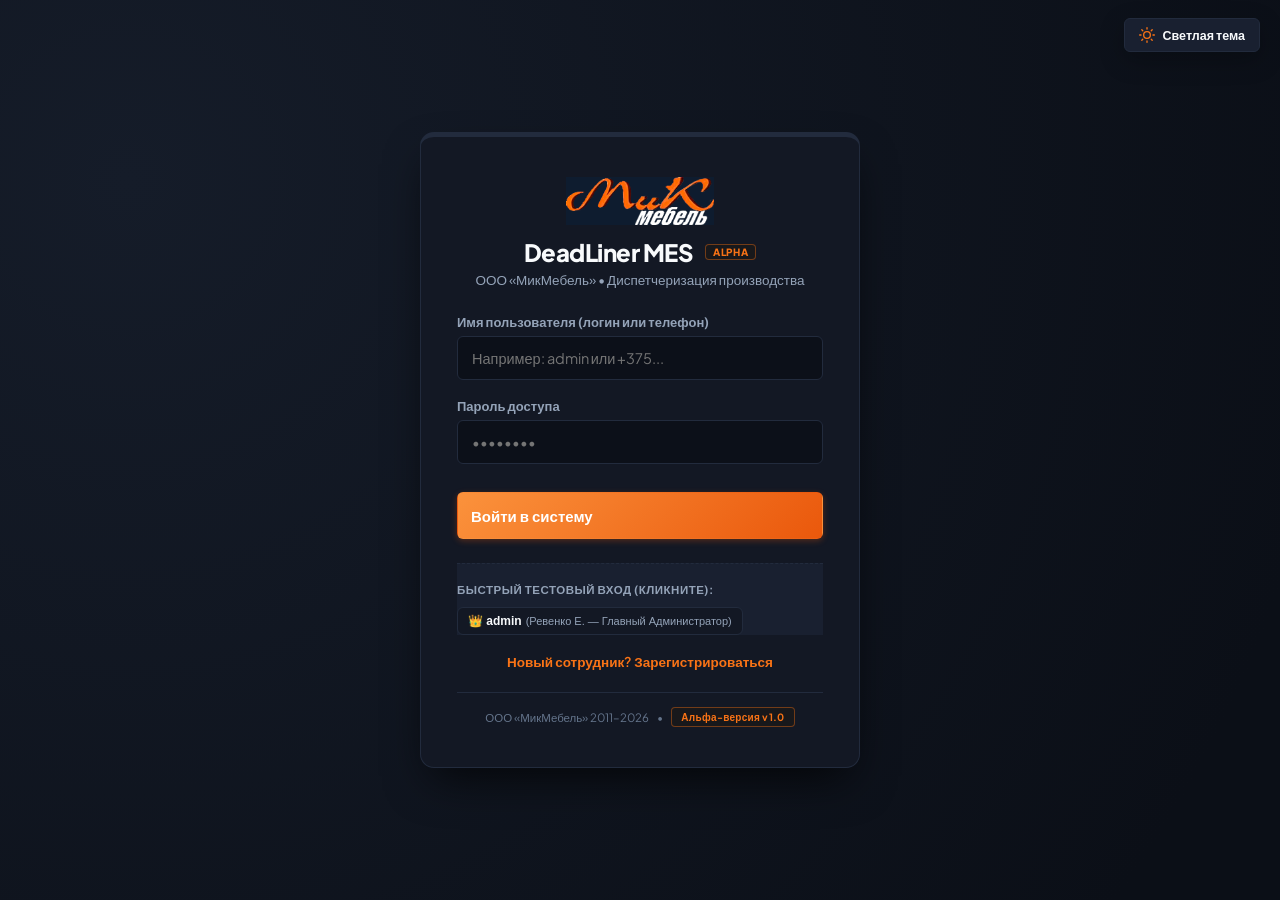
==== commit d16baeca: "fix(ui): dynamic logo switching (logo_dark.png), lock workshop.html strictly to dark mode" ====
--- a/Deadliner.API/wwwroot/admin.html
+++ b/Deadliner.API/wwwroot/admin.html
@@ -4,7 +4,7 @@
     <meta charset="UTF-8">
     <meta name="viewport" content="width=device-width, initial-scale=1.0">
     <title>DeadLiner — Центр администрирования предприятия</title>
-    <link rel="stylesheet" href="style.css?v=3.0.0">
+    <link rel="stylesheet" href="style.css?v=3.1.0">
     <style>
         .admin-nav-tabs {
             display: flex;
@@ -112,7 +112,7 @@
             margin-bottom: 20px;
         }
     </style>
-    <script src="theme.js?v=3.0.0"></script>
+    <script src="theme.js?v=3.1.0"></script>
 </head>
 <body>
 
--- a/Deadliner.API/wwwroot/style.css
+++ b/Deadliner.API/wwwroot/style.css
@@ -142,6 +142,23 @@
     height: 38px;
     max-width: 90px;
     object-fit: contain;
+    transition: opacity 0.2s ease;
+}
+
+.company-logo {
+    object-fit: contain;
+    transition: opacity 0.2s ease;
+}
+
+/* Автоматическая смена логотипа в зависимости от темы оформления */
+[data-theme="dark"] .sidebar-logo-img,
+[data-theme="dark"] .company-logo {
+    content: url('logo_dark.png');
+}
+
+[data-theme="light"] .sidebar-logo-img,
+[data-theme="light"] .company-logo {
+    content: url('logo.png');
 }
 
 .brand-icon {
